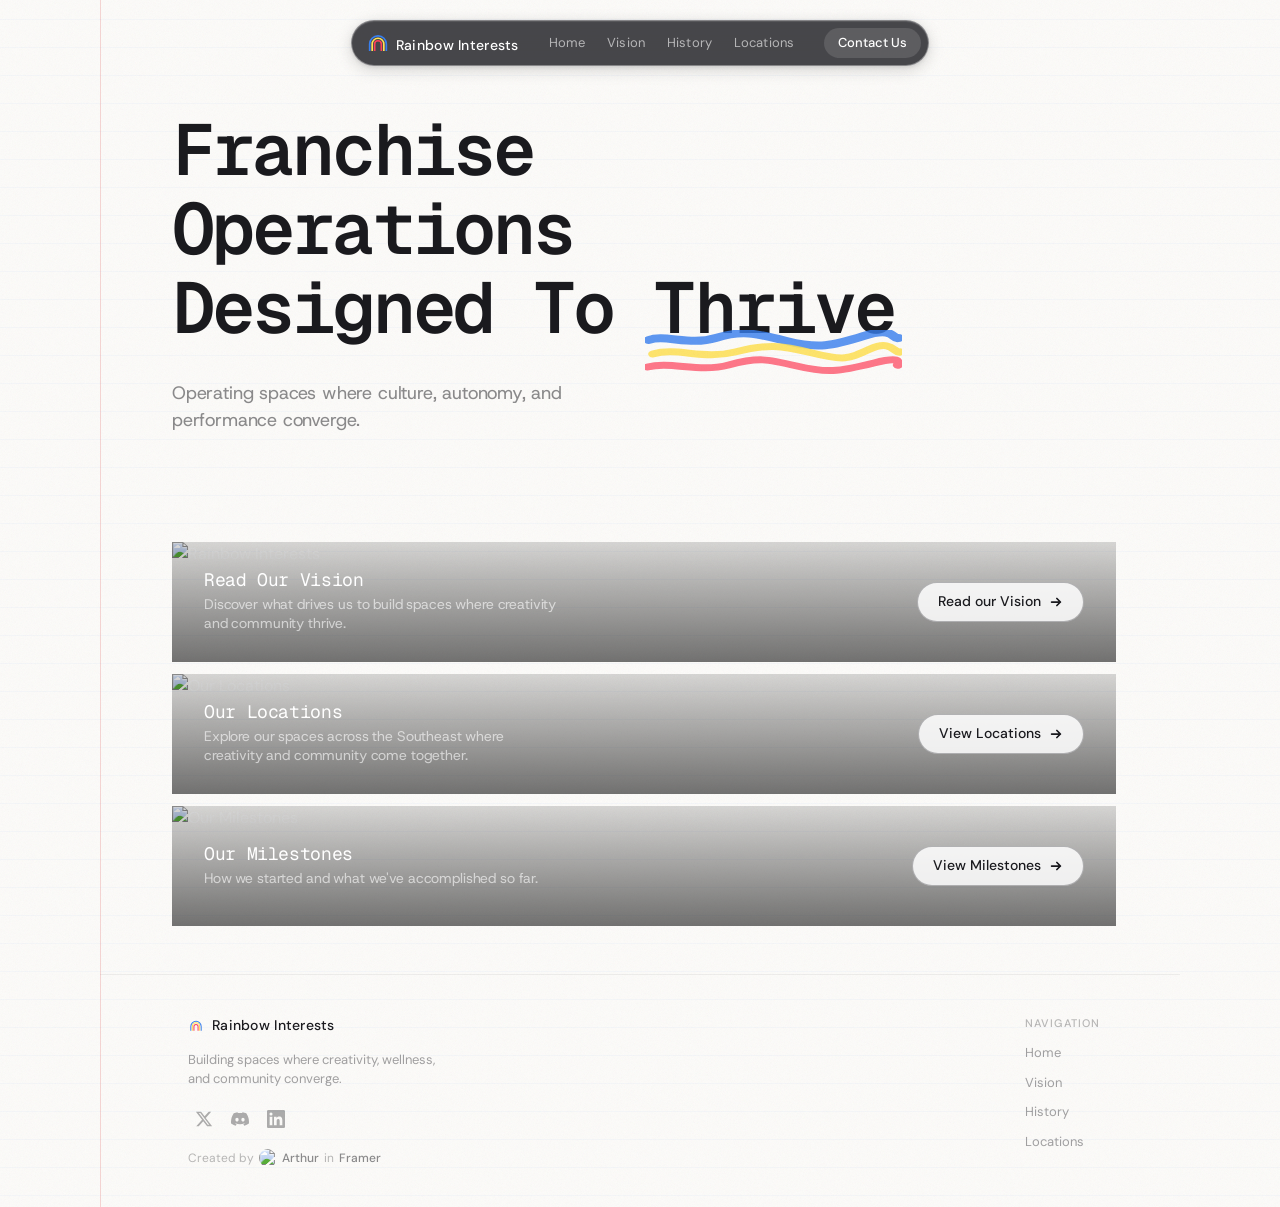
==== index.html @ ab06f8e6 "Scale down Thrive underlines on mobile Co-Authored-By: Claude Opus 4.6 (1M context) <noreply@anthrop" ====
<!DOCTYPE html>
<html lang="en">
<head>
<meta charset="UTF-8">
<meta name="viewport" content="width=device-width, initial-scale=1.0">
<title>Rainbow Interests</title>
<link rel="preconnect" href="https://fonts.googleapis.com">
<link rel="preconnect" href="https://fonts.gstatic.com" crossorigin>
<link href="https://fonts.googleapis.com/css2?family=DM+Sans:wght@400;500&family=Host+Grotesk:wght@400&family=Inter:wght@400;500;600&family=Inter:ital,wght@0,300;0,400;0,500;0,600;1,400&family=Geist+Mono:wght@300;400;500;600&display=swap" rel="stylesheet">
<style>
*, *::before, *::after {
  margin: 0;
  padding: 0;
  box-sizing: border-box;
}

html {
  scroll-behavior: smooth;
}

body {
  font-family: 'DM Sans', sans-serif;
  font-size: 16px;
  font-weight: 400;
  line-height: 1.5;
  color: rgb(26, 26, 30);
  background: rgb(252, 251, 249);
  min-height: 100vh;
  display: flex;
  justify-content: center;
}

a {
  color: inherit;
  text-decoration: none;
}

img {
  max-width: 100%;
  height: auto;
}


/* ─── THE PAPER ─── */
.paper {
  position: relative;
  width: 100%;
  max-width: 100%;
  min-height: 100vh;
  background: rgb(252, 251, 249);
  box-shadow: none;
  overflow-x: clip;
}

/* ─── Paper texture noise ─── */
.paper-texture {
  position: absolute;
  top: 0;
  left: 0;
  width: 100%;
  height: 100%;
  pointer-events: none;
  z-index: 1;
  opacity: 0.7;
  mix-blend-mode: multiply;
  background-image: url("data:image/svg+xml,%3Csvg viewBox='0 0 512 512' xmlns='http://www.w3.org/2000/svg'%3E%3Cfilter id='n'%3E%3CfeTurbulence type='fractalNoise' baseFrequency='0.65' numOctaves='6' stitchTiles='stitch'/%3E%3C/filter%3E%3Crect width='100%25' height='100%25' filter='url(%23n)' opacity='0.08'/%3E%3C/svg%3E");
  background-repeat: repeat;
  background-size: 256px 256px;
}

/* ─── Notebook ruled lines ─── */
.paper {
  background-image: repeating-linear-gradient(
    to bottom,
    transparent,
    transparent 27px,
    rgba(56, 127, 239, 0.035) 27px,
    rgba(56, 127, 239, 0.035) 28px
  );
  background-size: 100% 28px;
  background-position: 0 20px;
}

/* ─── Notebook margin line ─── */
.paper::before {
  content: '';
  position: absolute;
  top: 0;
  left: max(0px, calc(50% - 540px));
  width: 1px;
  height: 100%;
  background: rgba(220, 80, 80, 0.22);
  z-index: 2;
}

/* ─── NAVBAR ─── */
.nav-outer {
  position: sticky;
  top: 0;
  z-index: 1000;
  width: 100%;
  padding: 20px 32px;
  display: flex;
  justify-content: center;
  pointer-events: none;
}

.nav-pill {
  pointer-events: auto;
  display: flex;
  align-items: center;
  gap: 20px;
  width: fit-content;
  background: rgba(26, 26, 30, 0.8);
  backdrop-filter: blur(20px) saturate(1.3);
  -webkit-backdrop-filter: blur(20px) saturate(1.3);
  border-radius: 100px;
  padding: 7px 7px 7px 16px;
  border: 1.5px solid rgba(255, 255, 255, 0.35);
  box-shadow: 0 4px 16px rgba(0, 0, 0, 0.15), 0 1px 4px rgba(0, 0, 0, 0.1), inset 0 1px 1px rgba(255, 255, 255, 0.1);
  transition: all 0.4s cubic-bezier(0.16, 1, 0.3, 1);
}

.nav-pill.scrolled {
  background: rgba(26, 26, 30, 0.92);
  border-color: rgba(255, 255, 255, 0.25);
  box-shadow: 0 8px 32px rgba(0, 0, 0, 0.2), 0 2px 8px rgba(0, 0, 0, 0.12), inset 0 1px 1px rgba(255, 255, 255, 0.1);
}

.nav-logo-group {
  display: flex;
  align-items: baseline;
  gap: 8px;
  flex-shrink: 0;
}

.nav-logo-img {
  width: 20px;
  height: 20px;
  flex-shrink: 0;
  object-fit: contain;
  vertical-align: baseline;
  position: relative;
  top: 3px;
}

.nav-brand {
  font-family: 'DM Sans', sans-serif;
  font-size: 14px;
  font-weight: 500;
  letter-spacing: 0.02em;
  color: white;
  white-space: nowrap;
}

.nav-links {
  display: flex;
  align-items: center;
  gap: 2px;
}

.nav-links a {
  font-family: 'DM Sans', sans-serif;
  font-size: 13px;
  font-weight: 400;
  color: rgba(255, 255, 255, 0.6);
  padding: 5px 10px;
  border-radius: 48px;
  white-space: nowrap;
  transition: color 0.2s ease;
  letter-spacing: 0.01em;
}

.nav-links a:hover {
  color: white;
}

.nav-get-started {
  display: flex;
  align-items: center;
  justify-content: center;
  height: 30px;
  padding: 6px 14px;
  border-radius: 48px;
  background: rgba(255, 255, 255, 0.12);
  border: none;
  font-family: 'DM Sans', sans-serif;
  font-size: 13px;
  font-weight: 500;
  color: white;
  cursor: pointer;
  white-space: nowrap;
  transition: background 0.2s ease;
}

.nav-get-started:hover {
  background: rgba(255, 255, 255, 0.2);
}

/* ─── MOBILE NAV ─── */
.nav-hamburger {
  display: none;
  align-items: center;
  justify-content: center;
  width: 30px;
  height: 30px;
  background: transparent;
  border: none;
  cursor: pointer;
  padding: 0;
  flex-shrink: 0;
}

.nav-hamburger span {
  display: block;
  width: 16px;
  height: 1.5px;
  background: white;
  position: relative;
}

.nav-hamburger span::before,
.nav-hamburger span::after {
  content: '';
  display: block;
  width: 16px;
  height: 1.5px;
  background: white;
  position: absolute;
  left: 0;
}

.nav-hamburger span::before { top: -5px; }
.nav-hamburger span::after { top: 5px; }

.mobile-nav-overlay {
  display: none;
  position: fixed;
  top: 0;
  left: 0;
  width: 100%;
  height: 100%;
  background: rgb(252, 251, 249);
  z-index: 2000;
  flex-direction: column;
  align-items: center;
  justify-content: center;
  gap: 12px;
}

.mobile-nav-overlay.active {
  display: flex;
}

.mobile-nav-overlay a {
  font-family: 'Geist Mono', monospace;
  font-size: 36px;
  font-weight: 400;
  line-height: 1.3em;
  color: rgb(26, 26, 30);
  transition: opacity 0.2s;
}

.mobile-nav-overlay a:hover {
  opacity: 0.5;
}

.mobile-nav-close {
  position: absolute;
  bottom: 48px;
  left: 50%;
  transform: translateX(-50%);
  width: 44px;
  height: 44px;
  border-radius: 50%;
  background: rgb(252, 251, 249);
  border: none;
  cursor: pointer;
  display: flex;
  align-items: center;
  justify-content: center;
}

.mobile-nav-close::before,
.mobile-nav-close::after {
  content: '';
  position: absolute;
  width: 14px;
  height: 1.5px;
  background: white;
}
.mobile-nav-close::before { transform: rotate(45deg); }
.mobile-nav-close::after { transform: rotate(-45deg); }

/* ─── HERO ─── */
/* ─── CENTERED CONTENT WRAPPER ─── */
.content-wrap {
  max-width: 1080px;
  margin: 0 auto;
  padding-left: 72px;
  padding-right: 64px;
}

.hero {
  padding-top: 24px;
  display: flex;
  flex-direction: column;
  gap: 0;
}

.hero h1 {
  font-family: 'Geist Mono', monospace;
  font-size: 72px;
  font-weight: 600;
  line-height: 1.1em;
  letter-spacing: -0.04em;
  color: rgb(26, 26, 30);
  margin-bottom: 32px;
  max-width: 760px;
}

.hero h1 em {
  font-style: normal;
  color: rgb(26, 26, 30);
  position: relative;
  display: inline-block;
  isolation: isolate;
}

.hero h1 em::after {
  content: '';
  position: absolute;
  left: -8px;
  right: -8px;
  bottom: -30px;
  height: 48px;
  z-index: 1;
  background: url("data:image/svg+xml,%3Csvg xmlns='http://www.w3.org/2000/svg' viewBox='0 0 200 48' preserveAspectRatio='none'%3E%3Cpath d='M3 10 C15 4, 35 16, 55 8 S85 3, 110 11 S145 16, 170 6 S192 10, 197 8' fill='none' stroke='%23387FEF' stroke-width='8' stroke-linecap='round' opacity='0.8'/%3E%3Cpath d='M6 24 C25 17, 45 30, 70 22 S105 15, 130 23 S158 29, 175 19 S194 24, 198 22' fill='none' stroke='%23FFE154' stroke-width='7' stroke-linecap='round' opacity='0.85'/%3E%3Cpath d='M2 37 C20 31, 42 43, 65 35 S95 29, 118 36 S150 42, 178 33 S193 37, 197 35' fill='none' stroke='%23FF3F5A' stroke-width='7' stroke-linecap='round' opacity='0.7'/%3E%3C/svg%3E") no-repeat;
  background-size: 100% 100%;
}

.hero p {
  font-family: 'Host Grotesk', sans-serif;
  font-size: 18px;
  font-weight: 400;
  line-height: 1.5em;
  color: rgba(26, 26, 30, 0.5);
  max-width: 480px;
  letter-spacing: -0.01em;
}

/* ─── HERO CARD ─── */
.hero-card {
  position: relative;
  display: block;
  margin: 12px 0 0;
  border-radius: 0;
  overflow: hidden;
  min-height: 120px;
  color: white;
  border: none;
  cursor: pointer;
  text-decoration: none;
  transition: transform 0.4s cubic-bezier(0.16, 1, 0.3, 1), box-shadow 0.4s ease;
}

.hero-card:last-of-type {
  margin-bottom: 48px;
}

.hero-card:hover {
  transform: scale(1.015);
  box-shadow: 0 12px 40px rgba(0,0,0,0.2);
}

.hero-card-bg {
  position: absolute;
  top: 0;
  left: 0;
  width: 100%;
  height: 100%;
  object-fit: cover;
  transition: transform 0.6s cubic-bezier(0.16, 1, 0.3, 1);
}

.hero-card:hover .hero-card-bg {
  transform: scale(1.05);
}

.hero-card-overlay {
  position: absolute;
  top: 0;
  left: 0;
  width: 100%;
  height: 100%;
  background: linear-gradient(to bottom, rgba(0,0,0,0.15) 0%, rgba(0,0,0,0.55) 100%);
  transition: background 0.4s ease;
}

.hero-card:hover .hero-card-overlay {
  background: linear-gradient(to bottom, rgba(0,0,0,0.05) 0%, rgba(0,0,0,0.4) 100%);
}

.hero-card-content {
  position: relative;
  z-index: 2;
  display: flex;
  flex-direction: row;
  align-items: center;
  justify-content: space-between;
  min-height: 120px;
  padding: 24px 32px;
  gap: 24px;
}

.hero-card-text {
  display: flex;
  flex-direction: column;
  gap: 4px;
}

.hero-heading {
  font-family: 'Geist Mono', monospace;
  font-size: 18px;
  font-weight: 400;
  line-height: 1.2em;
  letter-spacing: -0.02em;
  color: white;
}


.hero-heading em {
  font-style: normal;
  color: rgb(56, 127, 239);
}

.hero-subtext {
  font-family: 'Host Grotesk', sans-serif;
  font-size: 14px;
  font-weight: 400;
  line-height: 1.4em;
  color: rgba(255, 255, 255, 0.6);
  max-width: 360px;
  letter-spacing: -0.01em;
}

.hero-btn {
  display: inline-flex;
  align-items: center;
  gap: 8px;
  height: 40px;
  padding: 0 20px;
  background: rgba(255, 255, 255, 0.85);
  border-radius: 100px;
  font-family: 'DM Sans', sans-serif;
  font-size: 14px;
  font-weight: 500;
  color: rgb(26, 26, 30);
  border: 1.5px solid rgba(26, 26, 30, 0.3);
  width: fit-content;
  flex-shrink: 0;
  transition: background 0.2s ease, transform 0.2s ease;
  overflow: hidden;
  position: relative;
  z-index: 3;
}

.hero-btn::after {
  content: '';
  position: absolute;
  top: 0;
  left: -100%;
  width: 60%;
  height: 100%;
  background: linear-gradient(90deg, transparent, rgba(255,255,255,0.6), transparent);
}

.hero-card:hover .hero-btn::after {
  animation: btn-shine 0.6s ease forwards;
}

.hero-btn:hover {
  background: rgba(255, 255, 255, 1);
  transform: scale(1.03);
}

@keyframes btn-shine {
  0% { left: -100%; }
  100% { left: 150%; }
}

.hero-btn svg {
  width: 14px;
  height: 14px;
  fill: none;
  stroke: rgb(26, 26, 30);
  stroke-width: 2;
  stroke-linecap: round;
  stroke-linejoin: round;
}

/* ─── DIVIDER ─── */
.section-divider {
  padding: 48px 0;
}

.section-divider .line {
  width: 100%;
  height: 1px;
  background: rgba(26, 26, 30, 0.06);
}

/* ─── LOCATIONS ─── */
.locations {
  padding-bottom: 64px;
}

.locations h2 {
  font-family: 'Geist Mono', monospace;
  font-size: 40px;
  font-weight: 400;
  line-height: 1.15em;
  letter-spacing: -0.03em;
  margin-bottom: 40px;
}

.locations-grid {
  display: flex;
  flex-wrap: wrap;
  gap: 32px;
}

.location-card {
  flex: 1;
  min-width: 260px;
  display: flex;
  flex-direction: column;
  gap: 16px;
}

.location-card img {
  width: 100%;
  height: 220px;
  object-fit: cover;
  border-radius: 4px;
}

.location-card h3 {
  font-family: 'Geist Mono', monospace;
  font-size: 24px;
  font-weight: 400;
  line-height: 1.2em;
  letter-spacing: -0.02em;
}

.location-list {
  display: flex;
  flex-direction: column;
  gap: 6px;
}

.location-list span {
  font-family: 'Host Grotesk', sans-serif;
  font-size: 16px;
  font-weight: 400;
  line-height: 1.4em;
  color: rgba(26, 26, 30, 0.55);
  letter-spacing: -0.01em;
}

/* ─── FOOTER ─── */
.footer {
  border-top: 1px solid rgba(26, 26, 30, 0.06);
  padding: 40px 80px;
  padding-left: 88px;
  display: flex;
  justify-content: space-between;
  align-items: flex-start;
  gap: 40px;
}

.footer-left {
  max-width: 260px;
  display: flex;
  flex-direction: column;
  gap: 14px;
}

.footer-logo {
  display: flex;
  align-items: center;
  gap: 8px;
}

.footer-logo svg {
  width: 16px;
  height: 11px;
}

.footer-logo span {
  font-family: 'DM Sans', sans-serif;
  font-size: 14px;
  font-weight: 500;
  letter-spacing: 0.02em;
}

.footer-desc {
  font-size: 13px;
  line-height: 1.5em;
  color: rgba(26, 26, 30, 0.4);
}

.footer-socials {
  display: flex;
  gap: 4px;
}

.social-btn {
  display: flex;
  align-items: center;
  justify-content: center;
  width: 32px;
  height: 32px;
  background: transparent;
  border-radius: 4px;
  border: none;
  cursor: pointer;
  padding: 6px;
  transition: background 0.2s ease;
}

.social-btn:hover {
  background: rgba(0, 0, 0, 0.04);
}

.social-btn svg {
  width: 18px;
  height: 18px;
  fill: rgba(26, 26, 30, 0.35);
}

.footer-credit {
  display: flex;
  align-items: center;
  gap: 5px;
  flex-wrap: wrap;
  font-size: 12px;
  color: rgba(26, 26, 30, 0.3);
}

.footer-credit a {
  font-weight: 500;
  color: rgba(26, 26, 30, 0.5);
}

.footer-credit img {
  width: 18px;
  height: 18px;
  border-radius: 50%;
}

.footer-right {
  display: flex;
  flex-direction: column;
  gap: 12px;
}

.footer-right-heading {
  font-size: 11px;
  font-weight: 500;
  letter-spacing: 0.1em;
  text-transform: uppercase;
  color: rgba(26, 26, 30, 0.3);
}

.footer-nav {
  display: flex;
  flex-direction: column;
  gap: 10px;
}

.footer-nav a {
  font-size: 13px;
  color: rgba(26, 26, 30, 0.4);
  transition: color 0.2s ease;
}

.footer-nav a:hover {
  color: rgb(26, 26, 30);
}


/* ─── RESPONSIVE: TABLET ─── */
@media (max-width: 1024px) {
  body {
    padding: 24px;
  }

  .paper {
    border-radius: 4px;
  }

  .content-wrap {
    padding-left: 56px;
    padding-right: 48px;
  }

  .hero {
    padding-top: 60px;
  }

  .hero h1 {
    font-size: 56px;
  }

  .hero-heading {
    font-size: 48px;
  }

  .locations h2 {
    font-size: 40px;
  }

}

/* ─── RESPONSIVE: MOBILE ─── */
@media (max-width: 768px) {
  body {
    padding: 0;
    background: rgb(252, 251, 249);
  }

  .paper {
    max-width: 100%;
    box-shadow: none;
    border-radius: 0;
  }

  .paper::before { left: 12px; }

  .nav-links { display: none; }
  .nav-get-started { display: none; }
  .nav-hamburger { display: flex; }
  .nav-pill { gap: 10px; padding: 7px 10px 7px 14px; }
  .nav-outer { padding: 12px 16px; }

  .content-wrap {
    padding-left: 36px;
    padding-right: 24px;
  }

  .hero {
    padding-top: 48px;
  }

  .hero h1 {
    font-size: 38px;
  }

  .hero h1 em::after {
    left: -4px;
    right: -4px;
    bottom: -16px;
    height: 28px;
  }

  .hero-card {
    min-height: 100px;
    border-radius: 0;
  }

  .hero-card-content {
    min-height: 100px;
    padding: 20px;
    flex-direction: column;
    align-items: flex-start;
  }

  .hero-heading {
    font-size: 32px;
    max-width: 100%;
  }

  .hero-subtext {
    font-size: 16px;
    max-width: 100%;
  }

  .section-divider {
    padding: 32px 0;
  }

  .locations {
    padding-bottom: 40px;
  }

  .locations h2 {
    font-size: 32px;
  }

  .location-card {
    min-width: 100%;
  }

  .location-card h3 {
    font-size: 24px;
  }

  .footer {
    padding: 28px 0;
    flex-direction: column;
    gap: 28px;
  }

  .footer-left, .footer-right {
    max-width: 100%;
  }

}

/* ─── RESPONSIVE: SMALL PHONE ─── */
@media (max-width: 400px) {
  .hero-heading {
    font-size: 32px;
  }

  .locations h2 {
    font-size: 28px;
  }

  .mobile-nav-overlay a {
    font-size: 32px;
  }
}
</style>
</head>
<body>

<div class="paper">
  <div class="paper-texture"></div>

  <!-- ─── NAVBAR ─── -->
  <nav class="nav-outer">
    <div class="nav-pill" id="navPill">
      <div class="nav-logo-group">
        <img src="logo-dark.svg" alt="Rainbow Interests logo" class="nav-logo-img">
        <span class="nav-brand">Rainbow Interests</span>
      </div>
      <div class="nav-links">
        <a href="index.html">Home</a>
        <a href="vision.html">Vision</a>
        <a href="history.html">History</a>
        <a href="locations.html">Locations</a>
      </div>
      <a href="#" class="nav-get-started">Contact Us</a>
      <button class="nav-hamburger" id="hamburgerBtn" aria-label="Open menu">
        <span></span>
      </button>
    </div>
  </nav>

  <!-- ─── MOBILE NAV OVERLAY ─── -->
  <div class="mobile-nav-overlay" id="mobileNav">
    <a href="index.html" onclick="closeMobileNav()">Home</a>
    <a href="vision.html" onclick="closeMobileNav()">Vision</a>
    <a href="history.html" onclick="closeMobileNav()">History</a>
    <a href="locations.html" onclick="closeMobileNav()">Locations</a>
    <button class="mobile-nav-close" id="mobileNavClose" aria-label="Close menu"></button>
  </div>

  <!-- ─── HERO ─── -->
  <section class="hero content-wrap" id="hero">
    <h1>Franchise Operations<br>Designed To <em>Thrive</em></h1>
    <p>Operating spaces where culture, autonomy, and performance converge.</p>
  </section>

  <!-- ─── DIVIDER ─── -->
  <div class="section-divider content-wrap">
    <span class="line"></span>
  </div>

  <div class="content-wrap">
  <!-- ─── VISION CARD ─── -->
  <a href="vision.html" class="hero-card">
    <img
      class="hero-card-bg"
      src="https://framerusercontent.com/images/ZPeWLCAPr9negdElGk5qzVOw7kM.png"
      alt="Rainbow Interests"
      loading="eager"
    >
    <div class="hero-card-overlay"></div>
    <div class="hero-card-content">
      <div class="hero-card-text">
        <h2 class="hero-heading">Read Our Vision</h2>
        <p class="hero-subtext">Discover what drives us to build spaces where creativity and community thrive.</p>
      </div>
      <span class="hero-btn">
        Read our Vision
        <svg viewBox="0 0 16 16"><path d="M3 8h10M9 4l4 4-4 4"/></svg>
      </span>
    </div>
  </a>

  <!-- ─── LOCATIONS CARD ─── -->
  <a href="locations.html" class="hero-card" id="locations">
    <img
      class="hero-card-bg"
      src="https://framerusercontent.com/images/uPhsWU0Pwt2KeFh8Hnx8jhKa7kU.png"
      alt="Our Locations"
      loading="lazy"
    >
    <div class="hero-card-overlay"></div>
    <div class="hero-card-content">
      <div class="hero-card-text">
        <h2 class="hero-heading">Our Locations</h2>
        <p class="hero-subtext">Explore our spaces across the Southeast where creativity and community come together.</p>
      </div>
      <span class="hero-btn">
        View Locations
        <svg viewBox="0 0 16 16"><path d="M3 8h10M9 4l4 4-4 4"/></svg>
      </span>
    </div>
  </a>

  <!-- ─── HISTORY CARD ─── -->
  <a href="history.html" class="hero-card">
    <img
      class="hero-card-bg"
      src="https://framerusercontent.com/images/4qpPu3lyi6XgwQPf7u2fJ8jVqk.png"
      alt="Our Milestones"
      loading="lazy"
    >
    <div class="hero-card-overlay"></div>
    <div class="hero-card-content">
      <div class="hero-card-text">
        <h2 class="hero-heading">Our Milestones</h2>
        <p class="hero-subtext">How we started and what we've accomplished so far.</p>
      </div>
      <span class="hero-btn">
        View Milestones
        <svg viewBox="0 0 16 16"><path d="M3 8h10M9 4l4 4-4 4"/></svg>
      </span>
    </div>
  </a>

  </div>

  <!-- ─── FOOTER ─── -->
  <footer class="footer content-wrap">
    <div class="footer-left">
      <a href="/" class="footer-logo">
        <svg viewBox="-20 -40 240 170" xmlns="http://www.w3.org/2000/svg">
          <path d="M 20 120 L 20 60 A 80 80 0 0 1 180 60 L 180 120" fill="none" stroke="#387FEF" stroke-width="16" stroke-linecap="square"/>
          <path d="M 44 120 L 44 60 A 56 56 0 0 1 156 60 L 156 120" fill="none" stroke="#FFE154" stroke-width="16" stroke-linecap="square"/>
          <path d="M 68 120 L 68 60 A 32 32 0 0 1 132 60 L 132 120" fill="none" stroke="#FF3F5A" stroke-width="16" stroke-linecap="square"/>
        </svg>
        <span>Rainbow Interests</span>
      </a>
      <p class="footer-desc">Building spaces where creativity, wellness, and community converge.</p>
      <div class="footer-socials">
        <a href="#" class="social-btn" aria-label="Twitter">
          <svg viewBox="0 0 24 24"><path d="M18.244 2.25h3.308l-7.227 8.26 8.502 11.24H16.17l-5.214-6.817L4.99 21.75H1.68l7.73-8.835L1.254 2.25H8.08l4.713 6.231zm-1.161 17.52h1.833L7.084 4.126H5.117z"/></svg>
        </a>
        <a href="#" class="social-btn" aria-label="Discord">
          <svg viewBox="0 0 24 24"><path d="M20.317 4.37a19.791 19.791 0 0 0-4.885-1.515.074.074 0 0 0-.079.037c-.21.375-.444.864-.608 1.25a18.27 18.27 0 0 0-5.487 0 12.64 12.64 0 0 0-.617-1.25.077.077 0 0 0-.079-.037A19.736 19.736 0 0 0 3.677 4.37a.07.07 0 0 0-.032.027C.533 9.046-.32 13.58.099 18.057a.082.082 0 0 0 .031.057 19.9 19.9 0 0 0 5.993 3.03.078.078 0 0 0 .084-.028c.462-.63.874-1.295 1.226-1.994a.076.076 0 0 0-.041-.106 13.107 13.107 0 0 1-1.872-.892.077.077 0 0 1-.008-.128 10.2 10.2 0 0 0 .372-.292.074.074 0 0 1 .077-.01c3.928 1.793 8.18 1.793 12.062 0a.074.074 0 0 1 .078.01c.12.098.246.198.373.292a.077.077 0 0 1-.006.127 12.299 12.299 0 0 1-1.873.892.077.077 0 0 0-.041.107c.36.698.772 1.362 1.225 1.993a.076.076 0 0 0 .084.028 19.839 19.839 0 0 0 6.002-3.03.077.077 0 0 0 .032-.054c.5-5.177-.838-9.674-3.549-13.66a.061.061 0 0 0-.031-.03zM8.02 15.33c-1.183 0-2.157-1.085-2.157-2.419 0-1.333.956-2.419 2.157-2.419 1.21 0 2.176 1.095 2.157 2.42 0 1.333-.956 2.418-2.157 2.418zm7.975 0c-1.183 0-2.157-1.085-2.157-2.419 0-1.333.955-2.419 2.157-2.419 1.21 0 2.176 1.095 2.157 2.42 0 1.333-.946 2.418-2.157 2.418z"/></svg>
        </a>
        <a href="#" class="social-btn" aria-label="LinkedIn">
          <svg viewBox="0 0 24 24"><path d="M20.447 20.452h-3.554v-5.569c0-1.328-.027-3.037-1.852-3.037-1.853 0-2.136 1.445-2.136 2.939v5.667H9.351V9h3.414v1.561h.046c.477-.9 1.637-1.85 3.37-1.85 3.601 0 4.267 2.37 4.267 5.455v6.286zM5.337 7.433a2.062 2.062 0 0 1-2.063-2.065 2.064 2.064 0 1 1 2.063 2.065zm1.782 13.019H3.555V9h3.564v11.452zM22.225 0H1.771C.792 0 0 .774 0 1.729v20.542C0 23.227.792 24 1.771 24h20.451C23.2 24 24 23.227 24 22.271V1.729C24 .774 23.2 0 22.222 0h.003z"/></svg>
        </a>
      </div>
      <div class="footer-credit">
        Created by
        <img src="https://framerusercontent.com/images/ONjFjJOjmJKUkxsVtaYneUJVcnM.jpg" alt="Arthur">
        <a href="https://x.com/uxui_arthur">Arthur</a>
        in
        <a href="https://framer.link/arthurdch">Framer</a>
      </div>
    </div>
    <div class="footer-right">
      <span class="footer-right-heading">Navigation</span>
      <nav class="footer-nav">
        <a href="index.html">Home</a>
        <a href="vision.html">Vision</a>
        <a href="history.html">History</a>
        <a href="locations.html">Locations</a>
      </nav>
    </div>
  </footer>

</div>

<script>
const navPill = document.getElementById('navPill');
let ticking = false;

window.addEventListener('scroll', function() {
  if (!ticking) {
    window.requestAnimationFrame(function() {
      navPill.classList.toggle('scrolled', window.scrollY > 50);
      ticking = false;
    });
    ticking = true;
  }
});

const hamburgerBtn = document.getElementById('hamburgerBtn');
const mobileNav = document.getElementById('mobileNav');
const mobileNavClose = document.getElementById('mobileNavClose');

hamburgerBtn?.addEventListener('click', () => mobileNav.classList.add('active'));
mobileNavClose?.addEventListener('click', () => mobileNav.classList.remove('active'));

function closeMobileNav() {
  mobileNav.classList.remove('active');
}
</script>
</body>
</html>
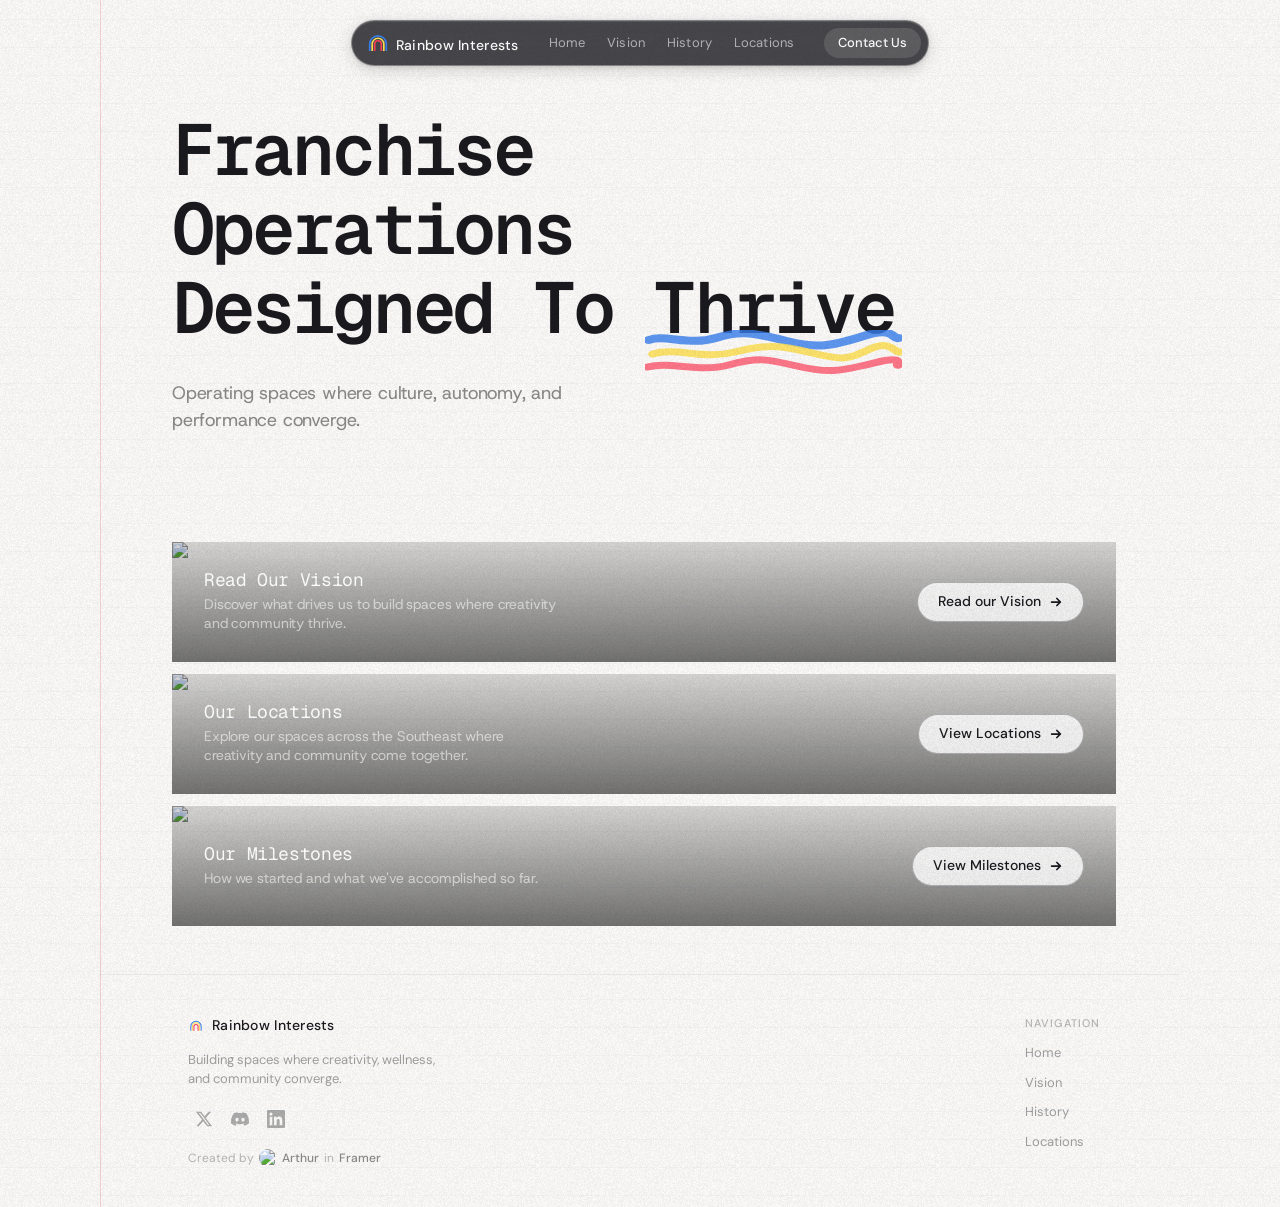
==== commit a3ca8300: "Replace inline SVG noise with grain.png texture image Swapped the data-URI fractalNoise filter for a" ====
--- a/index.html
+++ b/index.html
@@ -60,12 +60,11 @@
   width: 100%;
   height: 100%;
   pointer-events: none;
-  z-index: 1;
-  opacity: 0.7;
+  z-index: 9999;
+  background-image: url('grain.png');
+  background-repeat: repeat;
+  opacity: 0.3;
   mix-blend-mode: multiply;
-  background-image: url("data:image/svg+xml,%3Csvg viewBox='0 0 512 512' xmlns='http://www.w3.org/2000/svg'%3E%3Cfilter id='n'%3E%3CfeTurbulence type='fractalNoise' baseFrequency='0.65' numOctaves='6' stitchTiles='stitch'/%3E%3C/filter%3E%3Crect width='100%25' height='100%25' filter='url(%23n)' opacity='0.08'/%3E%3C/svg%3E");
-  background-repeat: repeat;
-  background-size: 256px 256px;
 }
 
 /* ─── Notebook ruled lines ─── */
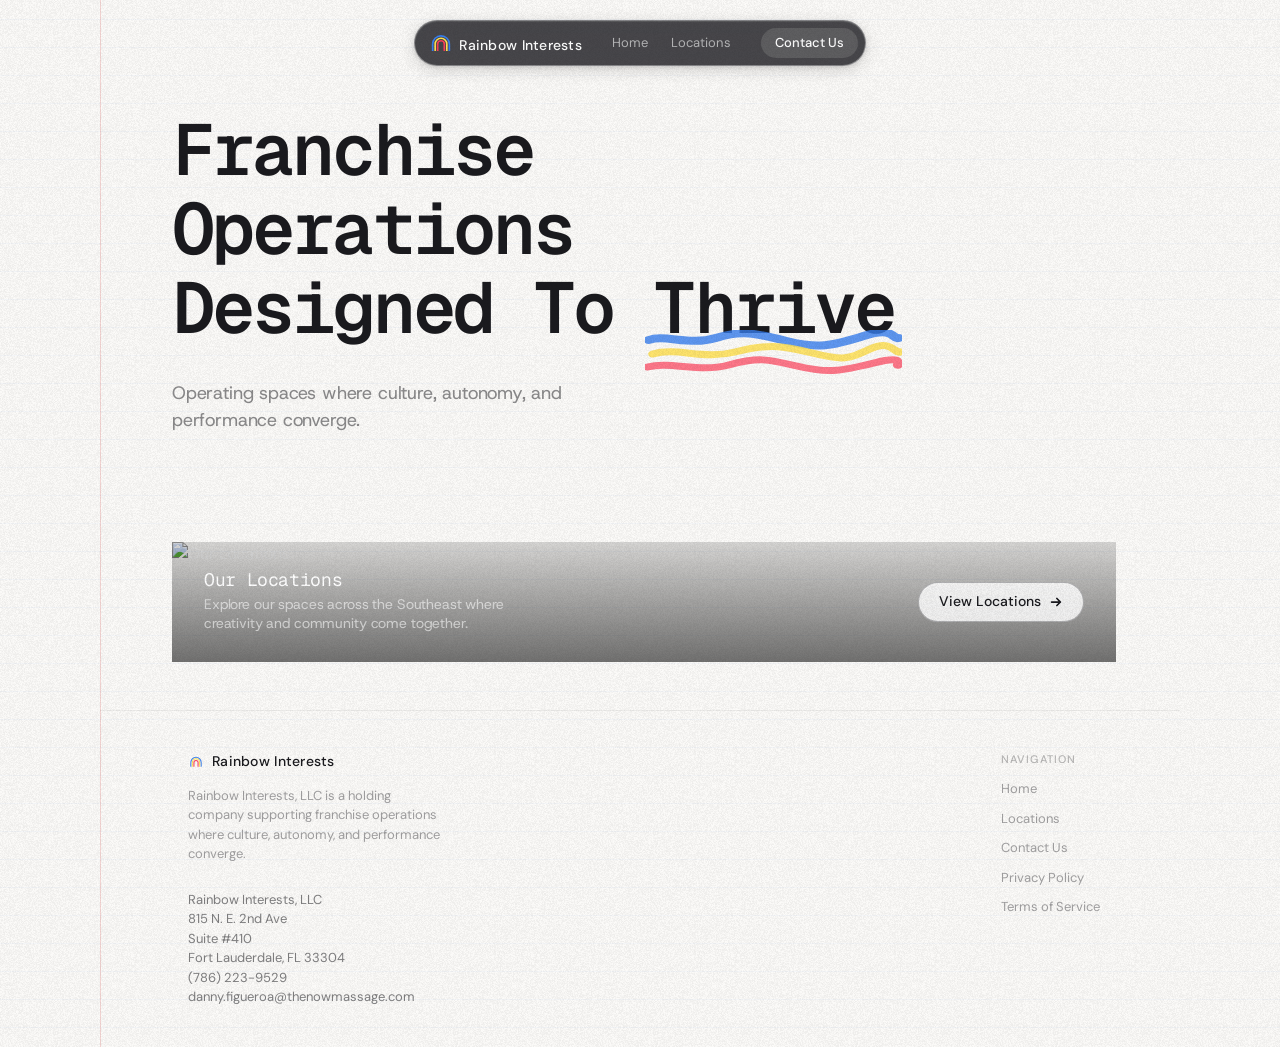
==== commit 1f4c56f3: "Add Quo-ready business website details" ====
--- a/index.html
+++ b/index.html
@@ -609,6 +609,14 @@
   color: rgba(26, 26, 30, 0.4);
 }
 
+.footer-address {
+  margin-top: 12px;
+  color: rgba(26, 26, 30, 0.55);
+  font-size: 13px;
+  font-style: normal;
+  line-height: 1.5em;
+}
+
 .footer-socials {
   display: flex;
   gap: 4px;
@@ -847,11 +855,9 @@
       </div>
       <div class="nav-links">
         <a href="index.html">Home</a>
-        <a href="vision.html">Vision</a>
-        <a href="history.html">History</a>
         <a href="locations.html">Locations</a>
       </div>
-      <a href="#" class="nav-get-started">Contact Us</a>
+      <a href="contact.html" class="nav-get-started">Contact Us</a>
       <button class="nav-hamburger" id="hamburgerBtn" aria-label="Open menu">
         <span></span>
       </button>
@@ -861,9 +867,8 @@
   <!-- ─── MOBILE NAV OVERLAY ─── -->
   <div class="mobile-nav-overlay" id="mobileNav">
     <a href="index.html" onclick="closeMobileNav()">Home</a>
-    <a href="vision.html" onclick="closeMobileNav()">Vision</a>
-    <a href="history.html" onclick="closeMobileNav()">History</a>
     <a href="locations.html" onclick="closeMobileNav()">Locations</a>
+    <a href="contact.html" onclick="closeMobileNav()">Contact Us</a>
     <button class="mobile-nav-close" id="mobileNavClose" aria-label="Close menu"></button>
   </div>
 
@@ -879,27 +884,6 @@
   </div>
 
   <div class="content-wrap">
-  <!-- ─── VISION CARD ─── -->
-  <a href="vision.html" class="hero-card">
-    <img
-      class="hero-card-bg"
-      src="https://framerusercontent.com/images/ZPeWLCAPr9negdElGk5qzVOw7kM.png"
-      alt="Rainbow Interests"
-      loading="eager"
-    >
-    <div class="hero-card-overlay"></div>
-    <div class="hero-card-content">
-      <div class="hero-card-text">
-        <h2 class="hero-heading">Read Our Vision</h2>
-        <p class="hero-subtext">Discover what drives us to build spaces where creativity and community thrive.</p>
-      </div>
-      <span class="hero-btn">
-        Read our Vision
-        <svg viewBox="0 0 16 16"><path d="M3 8h10M9 4l4 4-4 4"/></svg>
-      </span>
-    </div>
-  </a>
-
   <!-- ─── LOCATIONS CARD ─── -->
   <a href="locations.html" class="hero-card" id="locations">
     <img
@@ -921,27 +905,6 @@
     </div>
   </a>
 
-  <!-- ─── HISTORY CARD ─── -->
-  <a href="history.html" class="hero-card">
-    <img
-      class="hero-card-bg"
-      src="https://framerusercontent.com/images/4qpPu3lyi6XgwQPf7u2fJ8jVqk.png"
-      alt="Our Milestones"
-      loading="lazy"
-    >
-    <div class="hero-card-overlay"></div>
-    <div class="hero-card-content">
-      <div class="hero-card-text">
-        <h2 class="hero-heading">Our Milestones</h2>
-        <p class="hero-subtext">How we started and what we've accomplished so far.</p>
-      </div>
-      <span class="hero-btn">
-        View Milestones
-        <svg viewBox="0 0 16 16"><path d="M3 8h10M9 4l4 4-4 4"/></svg>
-      </span>
-    </div>
-  </a>
-
   </div>
 
   <!-- ─── FOOTER ─── -->
@@ -955,33 +918,17 @@
         </svg>
         <span>Rainbow Interests</span>
       </a>
-      <p class="footer-desc">Building spaces where creativity, wellness, and community converge.</p>
-      <div class="footer-socials">
-        <a href="#" class="social-btn" aria-label="Twitter">
-          <svg viewBox="0 0 24 24"><path d="M18.244 2.25h3.308l-7.227 8.26 8.502 11.24H16.17l-5.214-6.817L4.99 21.75H1.68l7.73-8.835L1.254 2.25H8.08l4.713 6.231zm-1.161 17.52h1.833L7.084 4.126H5.117z"/></svg>
-        </a>
-        <a href="#" class="social-btn" aria-label="Discord">
-          <svg viewBox="0 0 24 24"><path d="M20.317 4.37a19.791 19.791 0 0 0-4.885-1.515.074.074 0 0 0-.079.037c-.21.375-.444.864-.608 1.25a18.27 18.27 0 0 0-5.487 0 12.64 12.64 0 0 0-.617-1.25.077.077 0 0 0-.079-.037A19.736 19.736 0 0 0 3.677 4.37a.07.07 0 0 0-.032.027C.533 9.046-.32 13.58.099 18.057a.082.082 0 0 0 .031.057 19.9 19.9 0 0 0 5.993 3.03.078.078 0 0 0 .084-.028c.462-.63.874-1.295 1.226-1.994a.076.076 0 0 0-.041-.106 13.107 13.107 0 0 1-1.872-.892.077.077 0 0 1-.008-.128 10.2 10.2 0 0 0 .372-.292.074.074 0 0 1 .077-.01c3.928 1.793 8.18 1.793 12.062 0a.074.074 0 0 1 .078.01c.12.098.246.198.373.292a.077.077 0 0 1-.006.127 12.299 12.299 0 0 1-1.873.892.077.077 0 0 0-.041.107c.36.698.772 1.362 1.225 1.993a.076.076 0 0 0 .084.028 19.839 19.839 0 0 0 6.002-3.03.077.077 0 0 0 .032-.054c.5-5.177-.838-9.674-3.549-13.66a.061.061 0 0 0-.031-.03zM8.02 15.33c-1.183 0-2.157-1.085-2.157-2.419 0-1.333.956-2.419 2.157-2.419 1.21 0 2.176 1.095 2.157 2.42 0 1.333-.956 2.418-2.157 2.418zm7.975 0c-1.183 0-2.157-1.085-2.157-2.419 0-1.333.955-2.419 2.157-2.419 1.21 0 2.176 1.095 2.157 2.42 0 1.333-.946 2.418-2.157 2.418z"/></svg>
-        </a>
-        <a href="#" class="social-btn" aria-label="LinkedIn">
-          <svg viewBox="0 0 24 24"><path d="M20.447 20.452h-3.554v-5.569c0-1.328-.027-3.037-1.852-3.037-1.853 0-2.136 1.445-2.136 2.939v5.667H9.351V9h3.414v1.561h.046c.477-.9 1.637-1.85 3.37-1.85 3.601 0 4.267 2.37 4.267 5.455v6.286zM5.337 7.433a2.062 2.062 0 0 1-2.063-2.065 2.064 2.064 0 1 1 2.063 2.065zm1.782 13.019H3.555V9h3.564v11.452zM22.225 0H1.771C.792 0 0 .774 0 1.729v20.542C0 23.227.792 24 1.771 24h20.451C23.2 24 24 23.227 24 22.271V1.729C24 .774 23.2 0 22.222 0h.003z"/></svg>
-        </a>
-      </div>
-      <div class="footer-credit">
-        Created by
-        <img src="https://framerusercontent.com/images/ONjFjJOjmJKUkxsVtaYneUJVcnM.jpg" alt="Arthur">
-        <a href="https://x.com/uxui_arthur">Arthur</a>
-        in
-        <a href="https://framer.link/arthurdch">Framer</a>
-      </div>
+      <p class="footer-desc">Rainbow Interests, LLC is a holding company supporting franchise operations where culture, autonomy, and performance converge.</p>
+      <address class="footer-address">Rainbow Interests, LLC<br>815 N. E. 2nd Ave<br>Suite #410<br>Fort Lauderdale, FL 33304<br><a href="tel:+17862239529">(786) 223-9529</a><br><a href="mailto:danny.figueroa@thenowmassage.com">danny.figueroa@thenowmassage.com</a></address>
     </div>
     <div class="footer-right">
       <span class="footer-right-heading">Navigation</span>
       <nav class="footer-nav">
         <a href="index.html">Home</a>
-        <a href="vision.html">Vision</a>
-        <a href="history.html">History</a>
         <a href="locations.html">Locations</a>
+        <a href="contact.html">Contact Us</a>
+        <a href="privacy.html">Privacy Policy</a>
+        <a href="terms.html">Terms of Service</a>
       </nav>
     </div>
   </footer>
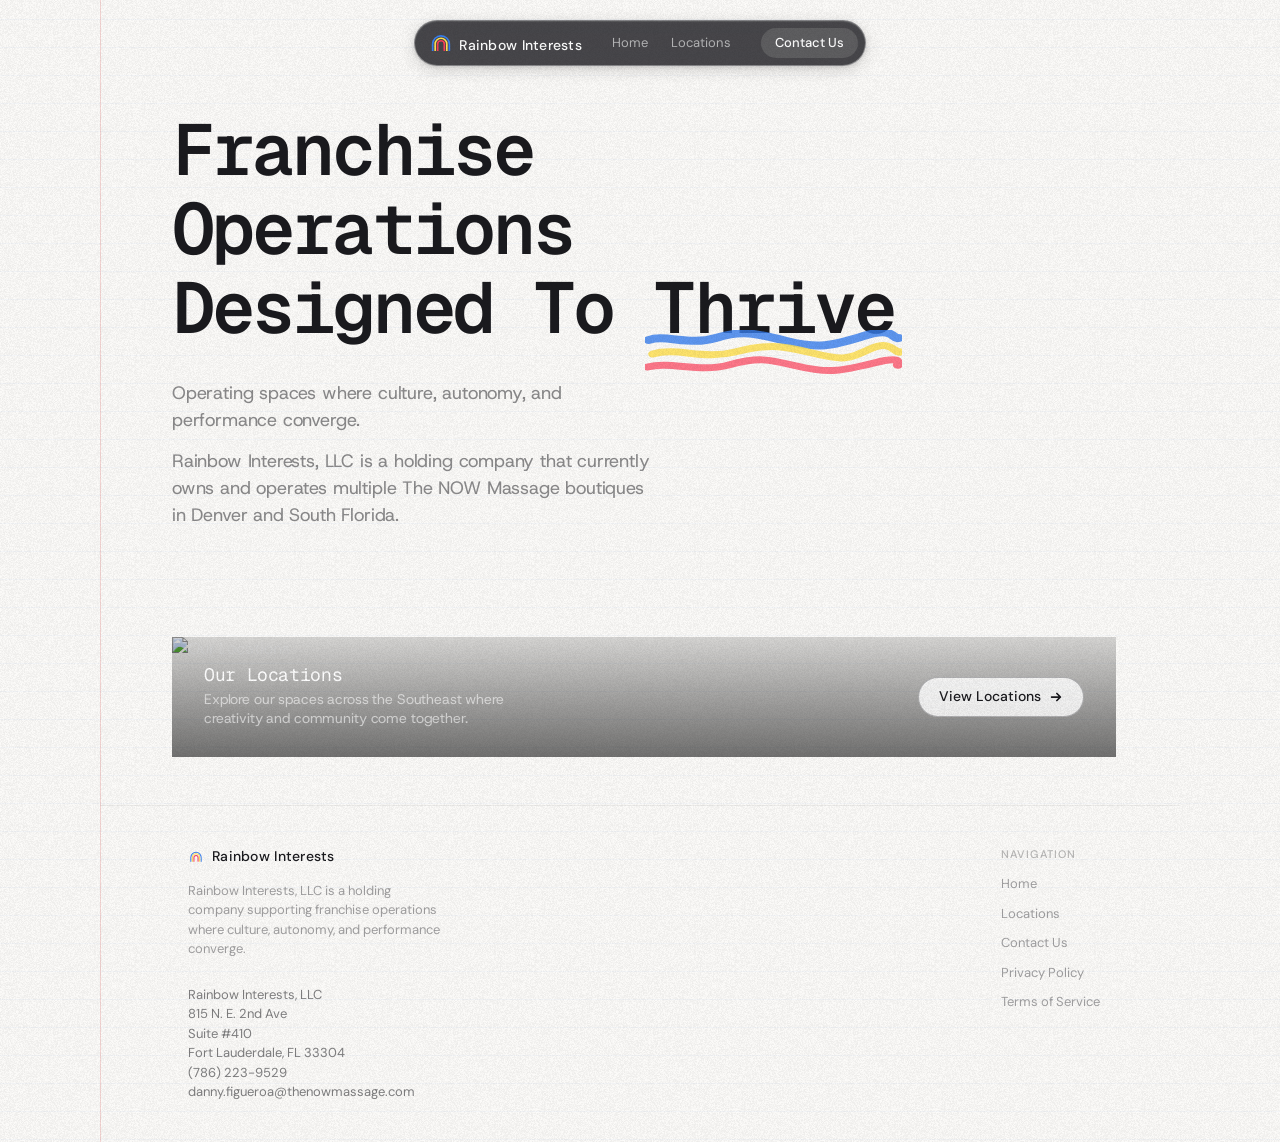
==== commit bb27bafc: "Clarify business operations and navigation" ====
--- a/index.html
+++ b/index.html
@@ -346,6 +346,10 @@
   color: rgba(26, 26, 30, 0.5);
   max-width: 480px;
   letter-spacing: -0.01em;
+}
+
+.hero .hero-business-description {
+  margin-top: 14px;
 }
 
 /* ─── HERO CARD ─── */
@@ -876,6 +880,7 @@
   <section class="hero content-wrap" id="hero">
     <h1>Franchise Operations<br>Designed To <em>Thrive</em></h1>
     <p>Operating spaces where culture, autonomy, and performance converge.</p>
+    <p class="hero-business-description">Rainbow Interests, LLC is a holding company that currently owns and operates multiple The NOW Massage boutiques in Denver and South Florida.</p>
   </section>
 
   <!-- ─── DIVIDER ─── -->
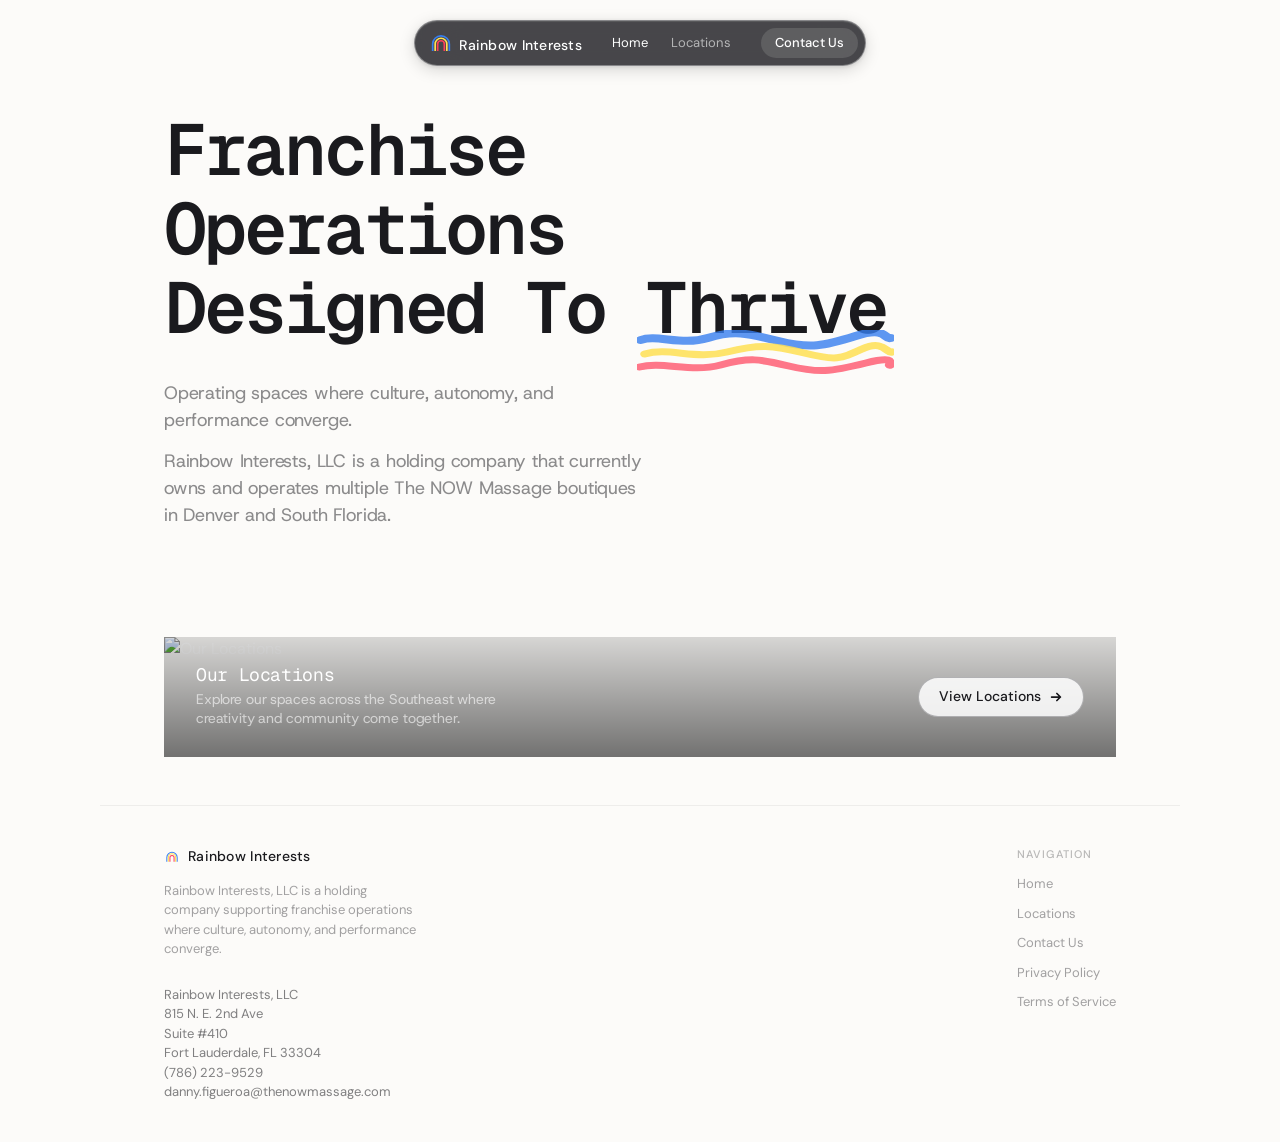
==== commit ffbd811f: "Remove paper effect and align page layouts to the home grid Share one cream background and content w" ====
--- a/index.html
+++ b/index.html
@@ -7,299 +7,9 @@
 <link rel="preconnect" href="https://fonts.googleapis.com">
 <link rel="preconnect" href="https://fonts.gstatic.com" crossorigin>
 <link href="https://fonts.googleapis.com/css2?family=DM+Sans:wght@400;500&family=Host+Grotesk:wght@400&family=Inter:wght@400;500;600&family=Inter:ital,wght@0,300;0,400;0,500;0,600;1,400&family=Geist+Mono:wght@300;400;500;600&display=swap" rel="stylesheet">
+<link rel="stylesheet" href="site.css">
 <style>
-*, *::before, *::after {
-  margin: 0;
-  padding: 0;
-  box-sizing: border-box;
-}
-
-html {
-  scroll-behavior: smooth;
-}
-
-body {
-  font-family: 'DM Sans', sans-serif;
-  font-size: 16px;
-  font-weight: 400;
-  line-height: 1.5;
-  color: rgb(26, 26, 30);
-  background: rgb(252, 251, 249);
-  min-height: 100vh;
-  display: flex;
-  justify-content: center;
-}
-
-a {
-  color: inherit;
-  text-decoration: none;
-}
-
-img {
-  max-width: 100%;
-  height: auto;
-}
-
-
-/* ─── THE PAPER ─── */
-.paper {
-  position: relative;
-  width: 100%;
-  max-width: 100%;
-  min-height: 100vh;
-  background: rgb(252, 251, 249);
-  box-shadow: none;
-  overflow-x: clip;
-}
-
-/* ─── Paper texture noise ─── */
-.paper-texture {
-  position: absolute;
-  top: 0;
-  left: 0;
-  width: 100%;
-  height: 100%;
-  pointer-events: none;
-  z-index: 9999;
-  background-image: url('grain.png');
-  background-repeat: repeat;
-  opacity: 0.3;
-  mix-blend-mode: multiply;
-}
-
-/* ─── Notebook ruled lines ─── */
-.paper {
-  background-image: repeating-linear-gradient(
-    to bottom,
-    transparent,
-    transparent 27px,
-    rgba(56, 127, 239, 0.035) 27px,
-    rgba(56, 127, 239, 0.035) 28px
-  );
-  background-size: 100% 28px;
-  background-position: 0 20px;
-}
-
-/* ─── Notebook margin line ─── */
-.paper::before {
-  content: '';
-  position: absolute;
-  top: 0;
-  left: max(0px, calc(50% - 540px));
-  width: 1px;
-  height: 100%;
-  background: rgba(220, 80, 80, 0.22);
-  z-index: 2;
-}
-
-/* ─── NAVBAR ─── */
-.nav-outer {
-  position: sticky;
-  top: 0;
-  z-index: 1000;
-  width: 100%;
-  padding: 20px 32px;
-  display: flex;
-  justify-content: center;
-  pointer-events: none;
-}
-
-.nav-pill {
-  pointer-events: auto;
-  display: flex;
-  align-items: center;
-  gap: 20px;
-  width: fit-content;
-  background: rgba(26, 26, 30, 0.8);
-  backdrop-filter: blur(20px) saturate(1.3);
-  -webkit-backdrop-filter: blur(20px) saturate(1.3);
-  border-radius: 100px;
-  padding: 7px 7px 7px 16px;
-  border: 1.5px solid rgba(255, 255, 255, 0.35);
-  box-shadow: 0 4px 16px rgba(0, 0, 0, 0.15), 0 1px 4px rgba(0, 0, 0, 0.1), inset 0 1px 1px rgba(255, 255, 255, 0.1);
-  transition: all 0.4s cubic-bezier(0.16, 1, 0.3, 1);
-}
-
-.nav-pill.scrolled {
-  background: rgba(26, 26, 30, 0.92);
-  border-color: rgba(255, 255, 255, 0.25);
-  box-shadow: 0 8px 32px rgba(0, 0, 0, 0.2), 0 2px 8px rgba(0, 0, 0, 0.12), inset 0 1px 1px rgba(255, 255, 255, 0.1);
-}
-
-.nav-logo-group {
-  display: flex;
-  align-items: baseline;
-  gap: 8px;
-  flex-shrink: 0;
-}
-
-.nav-logo-img {
-  width: 20px;
-  height: 20px;
-  flex-shrink: 0;
-  object-fit: contain;
-  vertical-align: baseline;
-  position: relative;
-  top: 3px;
-}
-
-.nav-brand {
-  font-family: 'DM Sans', sans-serif;
-  font-size: 14px;
-  font-weight: 500;
-  letter-spacing: 0.02em;
-  color: white;
-  white-space: nowrap;
-}
-
-.nav-links {
-  display: flex;
-  align-items: center;
-  gap: 2px;
-}
-
-.nav-links a {
-  font-family: 'DM Sans', sans-serif;
-  font-size: 13px;
-  font-weight: 400;
-  color: rgba(255, 255, 255, 0.6);
-  padding: 5px 10px;
-  border-radius: 48px;
-  white-space: nowrap;
-  transition: color 0.2s ease;
-  letter-spacing: 0.01em;
-}
-
-.nav-links a:hover {
-  color: white;
-}
-
-.nav-get-started {
-  display: flex;
-  align-items: center;
-  justify-content: center;
-  height: 30px;
-  padding: 6px 14px;
-  border-radius: 48px;
-  background: rgba(255, 255, 255, 0.12);
-  border: none;
-  font-family: 'DM Sans', sans-serif;
-  font-size: 13px;
-  font-weight: 500;
-  color: white;
-  cursor: pointer;
-  white-space: nowrap;
-  transition: background 0.2s ease;
-}
-
-.nav-get-started:hover {
-  background: rgba(255, 255, 255, 0.2);
-}
-
-/* ─── MOBILE NAV ─── */
-.nav-hamburger {
-  display: none;
-  align-items: center;
-  justify-content: center;
-  width: 30px;
-  height: 30px;
-  background: transparent;
-  border: none;
-  cursor: pointer;
-  padding: 0;
-  flex-shrink: 0;
-}
-
-.nav-hamburger span {
-  display: block;
-  width: 16px;
-  height: 1.5px;
-  background: white;
-  position: relative;
-}
-
-.nav-hamburger span::before,
-.nav-hamburger span::after {
-  content: '';
-  display: block;
-  width: 16px;
-  height: 1.5px;
-  background: white;
-  position: absolute;
-  left: 0;
-}
-
-.nav-hamburger span::before { top: -5px; }
-.nav-hamburger span::after { top: 5px; }
-
-.mobile-nav-overlay {
-  display: none;
-  position: fixed;
-  top: 0;
-  left: 0;
-  width: 100%;
-  height: 100%;
-  background: rgb(252, 251, 249);
-  z-index: 2000;
-  flex-direction: column;
-  align-items: center;
-  justify-content: center;
-  gap: 12px;
-}
-
-.mobile-nav-overlay.active {
-  display: flex;
-}
-
-.mobile-nav-overlay a {
-  font-family: 'Geist Mono', monospace;
-  font-size: 36px;
-  font-weight: 400;
-  line-height: 1.3em;
-  color: rgb(26, 26, 30);
-  transition: opacity 0.2s;
-}
-
-.mobile-nav-overlay a:hover {
-  opacity: 0.5;
-}
-
-.mobile-nav-close {
-  position: absolute;
-  bottom: 48px;
-  left: 50%;
-  transform: translateX(-50%);
-  width: 44px;
-  height: 44px;
-  border-radius: 50%;
-  background: rgb(252, 251, 249);
-  border: none;
-  cursor: pointer;
-  display: flex;
-  align-items: center;
-  justify-content: center;
-}
-
-.mobile-nav-close::before,
-.mobile-nav-close::after {
-  content: '';
-  position: absolute;
-  width: 14px;
-  height: 1.5px;
-  background: white;
-}
-.mobile-nav-close::before { transform: rotate(45deg); }
-.mobile-nav-close::after { transform: rotate(-45deg); }
-
 /* ─── HERO ─── */
-/* ─── CENTERED CONTENT WRAPPER ─── */
-.content-wrap {
-  max-width: 1080px;
-  margin: 0 auto;
-  padding-left: 72px;
-  padding-right: 64px;
-}
-
 .hero {
   padding-top: 24px;
   display: flex;
@@ -430,7 +140,6 @@
   letter-spacing: -0.02em;
   color: white;
 }
-
 
 .hero-heading em {
   font-style: normal;
@@ -513,255 +222,19 @@
   background: rgba(26, 26, 30, 0.06);
 }
 
-/* ─── LOCATIONS ─── */
-.locations {
-  padding-bottom: 64px;
-}
-
-.locations h2 {
-  font-family: 'Geist Mono', monospace;
-  font-size: 40px;
-  font-weight: 400;
-  line-height: 1.15em;
-  letter-spacing: -0.03em;
-  margin-bottom: 40px;
-}
-
-.locations-grid {
-  display: flex;
-  flex-wrap: wrap;
-  gap: 32px;
-}
-
-.location-card {
-  flex: 1;
-  min-width: 260px;
-  display: flex;
-  flex-direction: column;
-  gap: 16px;
-}
-
-.location-card img {
-  width: 100%;
-  height: 220px;
-  object-fit: cover;
-  border-radius: 4px;
-}
-
-.location-card h3 {
-  font-family: 'Geist Mono', monospace;
-  font-size: 24px;
-  font-weight: 400;
-  line-height: 1.2em;
-  letter-spacing: -0.02em;
-}
-
-.location-list {
-  display: flex;
-  flex-direction: column;
-  gap: 6px;
-}
-
-.location-list span {
-  font-family: 'Host Grotesk', sans-serif;
-  font-size: 16px;
-  font-weight: 400;
-  line-height: 1.4em;
-  color: rgba(26, 26, 30, 0.55);
-  letter-spacing: -0.01em;
-}
-
-/* ─── FOOTER ─── */
-.footer {
-  border-top: 1px solid rgba(26, 26, 30, 0.06);
-  padding: 40px 80px;
-  padding-left: 88px;
-  display: flex;
-  justify-content: space-between;
-  align-items: flex-start;
-  gap: 40px;
-}
-
-.footer-left {
-  max-width: 260px;
-  display: flex;
-  flex-direction: column;
-  gap: 14px;
-}
-
-.footer-logo {
-  display: flex;
-  align-items: center;
-  gap: 8px;
-}
-
-.footer-logo svg {
-  width: 16px;
-  height: 11px;
-}
-
-.footer-logo span {
-  font-family: 'DM Sans', sans-serif;
-  font-size: 14px;
-  font-weight: 500;
-  letter-spacing: 0.02em;
-}
-
-.footer-desc {
-  font-size: 13px;
-  line-height: 1.5em;
-  color: rgba(26, 26, 30, 0.4);
-}
-
-.footer-address {
-  margin-top: 12px;
-  color: rgba(26, 26, 30, 0.55);
-  font-size: 13px;
-  font-style: normal;
-  line-height: 1.5em;
-}
-
-.footer-socials {
-  display: flex;
-  gap: 4px;
-}
-
-.social-btn {
-  display: flex;
-  align-items: center;
-  justify-content: center;
-  width: 32px;
-  height: 32px;
-  background: transparent;
-  border-radius: 4px;
-  border: none;
-  cursor: pointer;
-  padding: 6px;
-  transition: background 0.2s ease;
-}
-
-.social-btn:hover {
-  background: rgba(0, 0, 0, 0.04);
-}
-
-.social-btn svg {
-  width: 18px;
-  height: 18px;
-  fill: rgba(26, 26, 30, 0.35);
-}
-
-.footer-credit {
-  display: flex;
-  align-items: center;
-  gap: 5px;
-  flex-wrap: wrap;
-  font-size: 12px;
-  color: rgba(26, 26, 30, 0.3);
-}
-
-.footer-credit a {
-  font-weight: 500;
-  color: rgba(26, 26, 30, 0.5);
-}
-
-.footer-credit img {
-  width: 18px;
-  height: 18px;
-  border-radius: 50%;
-}
-
-.footer-right {
-  display: flex;
-  flex-direction: column;
-  gap: 12px;
-}
-
-.footer-right-heading {
-  font-size: 11px;
-  font-weight: 500;
-  letter-spacing: 0.1em;
-  text-transform: uppercase;
-  color: rgba(26, 26, 30, 0.3);
-}
-
-.footer-nav {
-  display: flex;
-  flex-direction: column;
-  gap: 10px;
-}
-
-.footer-nav a {
-  font-size: 13px;
-  color: rgba(26, 26, 30, 0.4);
-  transition: color 0.2s ease;
-}
-
-.footer-nav a:hover {
-  color: rgb(26, 26, 30);
-}
-
-
-/* ─── RESPONSIVE: TABLET ─── */
 @media (max-width: 1024px) {
-  body {
-    padding: 24px;
-  }
-
-  .paper {
-    border-radius: 4px;
-  }
-
-  .content-wrap {
-    padding-left: 56px;
-    padding-right: 48px;
-  }
-
   .hero {
-    padding-top: 60px;
+    padding-top: 16px;
   }
 
   .hero h1 {
     font-size: 56px;
   }
-
-  .hero-heading {
-    font-size: 48px;
-  }
-
-  .locations h2 {
-    font-size: 40px;
-  }
-
-}
-
-/* ─── RESPONSIVE: MOBILE ─── */
+}
+
 @media (max-width: 768px) {
-  body {
-    padding: 0;
-    background: rgb(252, 251, 249);
-  }
-
-  .paper {
-    max-width: 100%;
-    box-shadow: none;
-    border-radius: 0;
-  }
-
-  .paper::before { left: 12px; }
-
-  .nav-links { display: none; }
-  .nav-get-started { display: none; }
-  .nav-hamburger { display: flex; }
-  .nav-pill { gap: 10px; padding: 7px 10px 7px 14px; }
-  .nav-outer { padding: 12px 16px; }
-
-  .content-wrap {
-    padding-left: 36px;
-    padding-right: 24px;
-  }
-
   .hero {
-    padding-top: 48px;
+    padding-top: 16px;
   }
 
   .hero h1 {
@@ -777,7 +250,6 @@
 
   .hero-card {
     min-height: 100px;
-    border-radius: 0;
   }
 
   .hero-card-content {
@@ -788,77 +260,32 @@
   }
 
   .hero-heading {
-    font-size: 32px;
+    font-size: 18px;
     max-width: 100%;
   }
 
   .hero-subtext {
-    font-size: 16px;
+    font-size: 14px;
     max-width: 100%;
   }
 
   .section-divider {
     padding: 32px 0;
-  }
-
-  .locations {
-    padding-bottom: 40px;
-  }
-
-  .locations h2 {
-    font-size: 32px;
-  }
-
-  .location-card {
-    min-width: 100%;
-  }
-
-  .location-card h3 {
-    font-size: 24px;
-  }
-
-  .footer {
-    padding: 28px 0;
-    flex-direction: column;
-    gap: 28px;
-  }
-
-  .footer-left, .footer-right {
-    max-width: 100%;
-  }
-
-}
-
-/* ─── RESPONSIVE: SMALL PHONE ─── */
-@media (max-width: 400px) {
-  .hero-heading {
-    font-size: 32px;
-  }
-
-  .locations h2 {
-    font-size: 28px;
-  }
-
-  .mobile-nav-overlay a {
-    font-size: 32px;
   }
 }
 </style>
 </head>
 <body>
 
-<div class="paper">
-  <div class="paper-texture"></div>
-
-  <!-- ─── NAVBAR ─── -->
+<div class="page">
   <nav class="nav-outer">
     <div class="nav-pill" id="navPill">
-      <div class="nav-logo-group">
+      <a href="index.html" class="nav-logo-group">
         <img src="logo-dark.svg" alt="Rainbow Interests logo" class="nav-logo-img">
         <span class="nav-brand">Rainbow Interests</span>
-      </div>
+      </a>
       <div class="nav-links">
-        <a href="index.html">Home</a>
+        <a href="index.html" aria-current="page">Home</a>
         <a href="locations.html">Locations</a>
       </div>
       <a href="contact.html" class="nav-get-started">Contact Us</a>
@@ -868,7 +295,6 @@
     </div>
   </nav>
 
-  <!-- ─── MOBILE NAV OVERLAY ─── -->
   <div class="mobile-nav-overlay" id="mobileNav">
     <a href="index.html" onclick="closeMobileNav()">Home</a>
     <a href="locations.html" onclick="closeMobileNav()">Locations</a>
@@ -876,46 +302,41 @@
     <button class="mobile-nav-close" id="mobileNavClose" aria-label="Close menu"></button>
   </div>
 
-  <!-- ─── HERO ─── -->
   <section class="hero content-wrap" id="hero">
     <h1>Franchise Operations<br>Designed To <em>Thrive</em></h1>
     <p>Operating spaces where culture, autonomy, and performance converge.</p>
     <p class="hero-business-description">Rainbow Interests, LLC is a holding company that currently owns and operates multiple The NOW Massage boutiques in Denver and South Florida.</p>
   </section>
 
-  <!-- ─── DIVIDER ─── -->
   <div class="section-divider content-wrap">
     <span class="line"></span>
   </div>
 
   <div class="content-wrap">
-  <!-- ─── LOCATIONS CARD ─── -->
-  <a href="locations.html" class="hero-card" id="locations">
-    <img
-      class="hero-card-bg"
-      src="https://framerusercontent.com/images/uPhsWU0Pwt2KeFh8Hnx8jhKa7kU.png"
-      alt="Our Locations"
-      loading="lazy"
-    >
-    <div class="hero-card-overlay"></div>
-    <div class="hero-card-content">
-      <div class="hero-card-text">
-        <h2 class="hero-heading">Our Locations</h2>
-        <p class="hero-subtext">Explore our spaces across the Southeast where creativity and community come together.</p>
+    <a href="locations.html" class="hero-card" id="locations">
+      <img
+        class="hero-card-bg"
+        src="https://framerusercontent.com/images/uPhsWU0Pwt2KeFh8Hnx8jhKa7kU.png"
+        alt="Our Locations"
+        loading="lazy"
+      >
+      <div class="hero-card-overlay"></div>
+      <div class="hero-card-content">
+        <div class="hero-card-text">
+          <h2 class="hero-heading">Our Locations</h2>
+          <p class="hero-subtext">Explore our spaces across the Southeast where creativity and community come together.</p>
+        </div>
+        <span class="hero-btn">
+          View Locations
+          <svg viewBox="0 0 16 16"><path d="M3 8h10M9 4l4 4-4 4"/></svg>
+        </span>
       </div>
-      <span class="hero-btn">
-        View Locations
-        <svg viewBox="0 0 16 16"><path d="M3 8h10M9 4l4 4-4 4"/></svg>
-      </span>
-    </div>
-  </a>
-
+    </a>
   </div>
 
-  <!-- ─── FOOTER ─── -->
   <footer class="footer content-wrap">
     <div class="footer-left">
-      <a href="/" class="footer-logo">
+      <a href="index.html" class="footer-logo">
         <svg viewBox="-20 -40 240 170" xmlns="http://www.w3.org/2000/svg">
           <path d="M 20 120 L 20 60 A 80 80 0 0 1 180 60 L 180 120" fill="none" stroke="#387FEF" stroke-width="16" stroke-linecap="square"/>
           <path d="M 44 120 L 44 60 A 56 56 0 0 1 156 60 L 156 120" fill="none" stroke="#FFE154" stroke-width="16" stroke-linecap="square"/>
@@ -937,7 +358,6 @@
       </nav>
     </div>
   </footer>
-
 </div>
 
 <script>
--- a/site.css
+++ b/site.css
@@ -0,0 +1,423 @@
+*, *::before, *::after {
+  margin: 0;
+  padding: 0;
+  box-sizing: border-box;
+}
+
+html {
+  scroll-behavior: smooth;
+}
+
+body {
+  font-family: 'DM Sans', sans-serif;
+  font-size: 16px;
+  font-weight: 400;
+  line-height: 1.5;
+  color: rgb(26, 26, 30);
+  background: rgb(252, 251, 249);
+  min-height: 100vh;
+  min-width: 320px;
+}
+
+a {
+  color: inherit;
+  text-decoration: none;
+}
+
+img {
+  max-width: 100%;
+  height: auto;
+}
+
+/* ─── PAGE SHELL ─── */
+.page {
+  position: relative;
+  width: 100%;
+  min-height: 100vh;
+  background: rgb(252, 251, 249);
+  overflow-x: clip;
+}
+
+.content-wrap {
+  width: 100%;
+  max-width: 1080px;
+  margin: 0 auto;
+  padding-left: 64px;
+  padding-right: 64px;
+}
+
+/* ─── NAVBAR ─── */
+.nav-outer {
+  position: sticky;
+  top: 0;
+  z-index: 1000;
+  width: 100%;
+  padding: 20px 32px;
+  display: flex;
+  justify-content: center;
+  pointer-events: none;
+}
+
+.nav-pill {
+  pointer-events: auto;
+  display: flex;
+  align-items: center;
+  gap: 20px;
+  width: fit-content;
+  background: rgba(26, 26, 30, 0.8);
+  backdrop-filter: blur(20px) saturate(1.3);
+  -webkit-backdrop-filter: blur(20px) saturate(1.3);
+  border-radius: 100px;
+  padding: 7px 7px 7px 16px;
+  border: 1.5px solid rgba(255, 255, 255, 0.35);
+  box-shadow: 0 4px 16px rgba(0, 0, 0, 0.15), 0 1px 4px rgba(0, 0, 0, 0.1), inset 0 1px 1px rgba(255, 255, 255, 0.1);
+  transition: all 0.4s cubic-bezier(0.16, 1, 0.3, 1);
+}
+
+.nav-pill.scrolled {
+  background: rgba(26, 26, 30, 0.92);
+  border-color: rgba(255, 255, 255, 0.25);
+  box-shadow: 0 8px 32px rgba(0, 0, 0, 0.2), 0 2px 8px rgba(0, 0, 0, 0.12), inset 0 1px 1px rgba(255, 255, 255, 0.1);
+}
+
+.nav-logo-group {
+  display: flex;
+  align-items: baseline;
+  gap: 8px;
+  flex-shrink: 0;
+  text-decoration: none;
+}
+
+.nav-logo-img {
+  width: 20px;
+  height: 20px;
+  flex-shrink: 0;
+  object-fit: contain;
+  vertical-align: baseline;
+  position: relative;
+  top: 3px;
+}
+
+.nav-brand {
+  font-family: 'DM Sans', sans-serif;
+  font-size: 14px;
+  font-weight: 500;
+  letter-spacing: 0.02em;
+  color: white;
+  white-space: nowrap;
+}
+
+.nav-links {
+  display: flex;
+  align-items: center;
+  gap: 2px;
+}
+
+.nav-links a {
+  font-family: 'DM Sans', sans-serif;
+  font-size: 13px;
+  font-weight: 400;
+  color: rgba(255, 255, 255, 0.6);
+  padding: 5px 10px;
+  border-radius: 48px;
+  white-space: nowrap;
+  transition: color 0.2s ease;
+  letter-spacing: 0.01em;
+}
+
+.nav-links a:hover,
+.nav-links a[aria-current="page"] {
+  color: white;
+}
+
+.nav-get-started {
+  display: flex;
+  align-items: center;
+  justify-content: center;
+  height: 30px;
+  padding: 6px 14px;
+  border-radius: 48px;
+  background: rgba(255, 255, 255, 0.12);
+  border: none;
+  font-family: 'DM Sans', sans-serif;
+  font-size: 13px;
+  font-weight: 500;
+  color: white;
+  cursor: pointer;
+  white-space: nowrap;
+  text-decoration: none;
+  transition: background 0.2s ease;
+}
+
+.nav-get-started:hover,
+.nav-get-started[aria-current="page"] {
+  background: rgba(255, 255, 255, 0.2);
+}
+
+/* ─── MOBILE NAV ─── */
+.nav-hamburger {
+  display: none;
+  align-items: center;
+  justify-content: center;
+  width: 30px;
+  height: 30px;
+  background: transparent;
+  border: none;
+  cursor: pointer;
+  padding: 0;
+  flex-shrink: 0;
+}
+
+.nav-hamburger span {
+  display: block;
+  width: 16px;
+  height: 1.5px;
+  background: white;
+  position: relative;
+}
+
+.nav-hamburger span::before,
+.nav-hamburger span::after {
+  content: '';
+  display: block;
+  width: 16px;
+  height: 1.5px;
+  background: white;
+  position: absolute;
+  left: 0;
+}
+
+.nav-hamburger span::before { top: -5px; }
+.nav-hamburger span::after { top: 5px; }
+
+.mobile-nav-overlay {
+  display: none;
+  position: fixed;
+  top: 0;
+  left: 0;
+  width: 100%;
+  height: 100%;
+  background: rgb(252, 251, 249);
+  z-index: 2000;
+  flex-direction: column;
+  align-items: center;
+  justify-content: center;
+  gap: 12px;
+}
+
+.mobile-nav-overlay.active {
+  display: flex;
+}
+
+.mobile-nav-overlay a {
+  font-family: 'Geist Mono', monospace;
+  font-size: 36px;
+  font-weight: 400;
+  line-height: 1.3em;
+  color: rgb(26, 26, 30);
+  transition: opacity 0.2s;
+}
+
+.mobile-nav-overlay a:hover {
+  opacity: 0.5;
+}
+
+.mobile-nav-close {
+  position: absolute;
+  bottom: 48px;
+  left: 50%;
+  transform: translateX(-50%);
+  width: 44px;
+  height: 44px;
+  border-radius: 50%;
+  background: rgb(26, 26, 30);
+  border: none;
+  cursor: pointer;
+  display: flex;
+  align-items: center;
+  justify-content: center;
+}
+
+.mobile-nav-close::before,
+.mobile-nav-close::after {
+  content: '';
+  position: absolute;
+  width: 14px;
+  height: 1.5px;
+  background: white;
+}
+
+.mobile-nav-close::before { transform: rotate(45deg); }
+.mobile-nav-close::after { transform: rotate(-45deg); }
+
+/* ─── INNER PAGE HEADER ─── */
+.page-header {
+  padding-top: 24px;
+}
+
+.page-header h1 {
+  font-family: 'Geist Mono', monospace;
+  font-size: 56px;
+  font-weight: 400;
+  line-height: 1.1em;
+  letter-spacing: -0.04em;
+  color: rgb(26, 26, 30);
+  margin-bottom: 16px;
+}
+
+.page-header p {
+  font-family: 'Host Grotesk', sans-serif;
+  font-size: 18px;
+  font-weight: 400;
+  line-height: 1.5em;
+  color: rgba(26, 26, 30, 0.5);
+  max-width: 480px;
+  letter-spacing: -0.01em;
+}
+
+/* ─── FOOTER ─── */
+.footer {
+  border-top: 1px solid rgba(26, 26, 30, 0.06);
+  padding-top: 40px;
+  padding-bottom: 40px;
+  display: flex;
+  justify-content: space-between;
+  align-items: flex-start;
+  gap: 40px;
+}
+
+.footer-left {
+  max-width: 260px;
+  display: flex;
+  flex-direction: column;
+  gap: 14px;
+}
+
+.footer-logo {
+  display: flex;
+  align-items: center;
+  gap: 8px;
+}
+
+.footer-logo svg {
+  width: 16px;
+  height: 11px;
+}
+
+.footer-logo span,
+.footer-brand {
+  font-family: 'DM Sans', sans-serif;
+  font-size: 14px;
+  font-weight: 500;
+  letter-spacing: 0.02em;
+}
+
+.footer-desc,
+.footer-description {
+  font-size: 13px;
+  line-height: 1.5em;
+  color: rgba(26, 26, 30, 0.4);
+}
+
+.footer-address {
+  margin-top: 12px;
+  color: rgba(26, 26, 30, 0.55);
+  font-size: 13px;
+  font-style: normal;
+  line-height: 1.5em;
+}
+
+.footer-address a {
+  color: inherit;
+}
+
+.footer-right {
+  display: flex;
+  flex-direction: column;
+  gap: 12px;
+}
+
+.footer-right-heading {
+  font-size: 11px;
+  font-weight: 500;
+  letter-spacing: 0.1em;
+  text-transform: uppercase;
+  color: rgba(26, 26, 30, 0.3);
+}
+
+.footer-nav,
+.footer-links {
+  display: flex;
+  flex-direction: column;
+  gap: 10px;
+}
+
+.footer-nav a,
+.footer-links a {
+  font-size: 13px;
+  color: rgba(26, 26, 30, 0.4);
+  transition: color 0.2s ease;
+}
+
+.footer-nav a:hover,
+.footer-links a:hover,
+.footer-nav a[aria-current="page"],
+.footer-links a[aria-current="page"] {
+  color: rgb(26, 26, 30);
+}
+
+/* ─── RESPONSIVE: TABLET ─── */
+@media (max-width: 1024px) {
+  .content-wrap {
+    padding-left: 48px;
+    padding-right: 48px;
+  }
+
+  .page-header h1 {
+    font-size: 48px;
+  }
+}
+
+/* ─── RESPONSIVE: MOBILE ─── */
+@media (max-width: 768px) {
+  .nav-links { display: none; }
+  .nav-get-started { display: none; }
+  .nav-hamburger { display: flex; }
+  .nav-pill { gap: 10px; padding: 7px 10px 7px 14px; }
+  .nav-outer { padding: 12px 16px; }
+
+  .content-wrap {
+    padding-left: 24px;
+    padding-right: 24px;
+  }
+
+  .page-header {
+    padding-top: 16px;
+  }
+
+  .page-header h1 {
+    font-size: 32px;
+  }
+
+  .footer {
+    padding-top: 28px;
+    padding-bottom: 28px;
+    flex-direction: column;
+    gap: 28px;
+  }
+
+  .footer-left,
+  .footer-right {
+    max-width: 100%;
+  }
+}
+
+@media (max-width: 400px) {
+  .page-header h1 {
+    font-size: 28px;
+  }
+
+  .mobile-nav-overlay a {
+    font-size: 32px;
+  }
+}
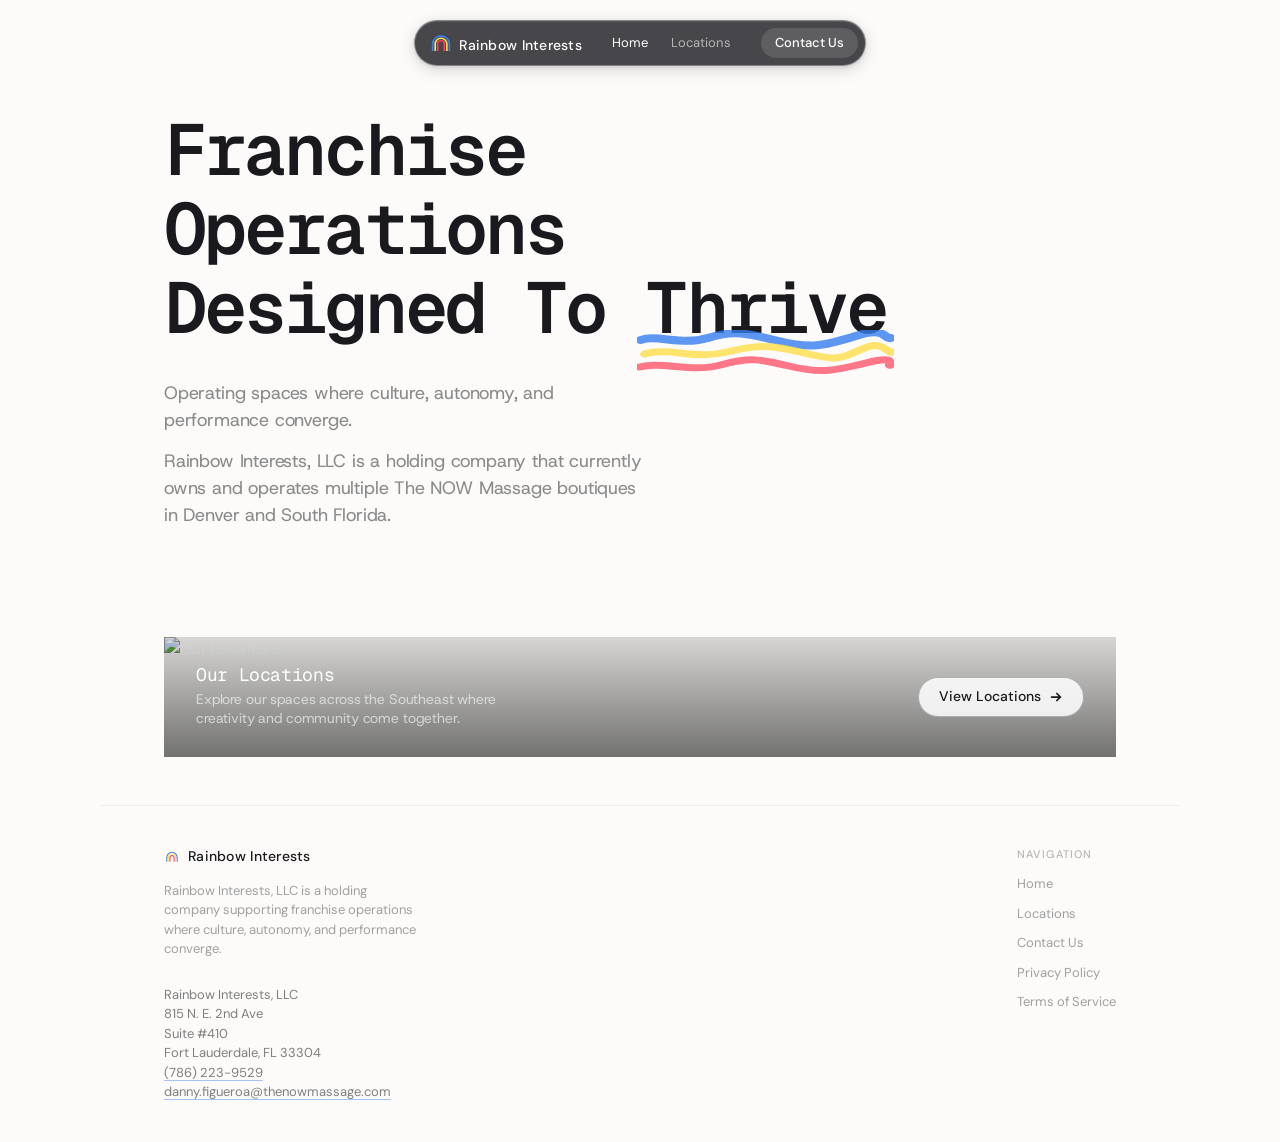
==== commit 3383356b: "Fix review findings for nav, links, sticky, and checks Restore identifiable legal links, keep mobile" ====
--- a/index.html
+++ b/index.html
@@ -1,6 +1,7 @@
 <!DOCTYPE html>
 <html lang="en">
 <head>
+<script>document.documentElement.classList.add('js');</script>
 <meta charset="UTF-8">
 <meta name="viewport" content="width=device-width, initial-scale=1.0">
 <title>Rainbow Interests</title>
@@ -274,6 +275,7 @@
   }
 }
 </style>
+<script src="site.js" defer></script>
 </head>
 <body>
 
@@ -289,17 +291,17 @@
         <a href="locations.html">Locations</a>
       </div>
       <a href="contact.html" class="nav-get-started">Contact Us</a>
-      <button class="nav-hamburger" id="hamburgerBtn" aria-label="Open menu">
+      <button type="button" class="nav-hamburger" id="hamburgerBtn" aria-label="Open menu" aria-expanded="false" aria-controls="mobileNav">
         <span></span>
       </button>
     </div>
   </nav>
 
-  <div class="mobile-nav-overlay" id="mobileNav">
-    <a href="index.html" onclick="closeMobileNav()">Home</a>
-    <a href="locations.html" onclick="closeMobileNav()">Locations</a>
-    <a href="contact.html" onclick="closeMobileNav()">Contact Us</a>
-    <button class="mobile-nav-close" id="mobileNavClose" aria-label="Close menu"></button>
+  <div class="mobile-nav-overlay" id="mobileNav" role="dialog" aria-modal="true" aria-label="Menu" aria-hidden="true">
+    <a href="index.html">Home</a>
+    <a href="locations.html">Locations</a>
+    <a href="contact.html">Contact Us</a>
+    <button type="button" class="mobile-nav-close" id="mobileNavClose" aria-label="Close menu"></button>
   </div>
 
   <section class="hero content-wrap" id="hero">
@@ -359,31 +361,5 @@
     </div>
   </footer>
 </div>
-
-<script>
-const navPill = document.getElementById('navPill');
-let ticking = false;
-
-window.addEventListener('scroll', function() {
-  if (!ticking) {
-    window.requestAnimationFrame(function() {
-      navPill.classList.toggle('scrolled', window.scrollY > 50);
-      ticking = false;
-    });
-    ticking = true;
-  }
-});
-
-const hamburgerBtn = document.getElementById('hamburgerBtn');
-const mobileNav = document.getElementById('mobileNav');
-const mobileNavClose = document.getElementById('mobileNavClose');
-
-hamburgerBtn?.addEventListener('click', () => mobileNav.classList.add('active'));
-mobileNavClose?.addEventListener('click', () => mobileNav.classList.remove('active'));
-
-function closeMobileNav() {
-  mobileNav.classList.remove('active');
-}
-</script>
 </body>
 </html>
--- a/site.css
+++ b/site.css
@@ -6,6 +6,7 @@
 
 html {
   scroll-behavior: smooth;
+  overflow-x: clip;
 }
 
 body {
@@ -35,7 +36,10 @@
   width: 100%;
   min-height: 100vh;
   background: rgb(252, 251, 249);
-  overflow-x: clip;
+}
+
+body.nav-open {
+  overflow: hidden;
 }
 
 .content-wrap {
@@ -190,6 +194,13 @@
 .nav-hamburger span::before { top: -5px; }
 .nav-hamburger span::after { top: 5px; }
 
+.nav-hamburger:focus-visible,
+.mobile-nav-overlay a:focus-visible,
+.mobile-nav-close:focus-visible {
+  outline: 2px solid rgb(56, 127, 239);
+  outline-offset: 4px;
+}
+
 .mobile-nav-overlay {
   display: none;
   position: fixed;
@@ -202,7 +213,8 @@
   flex-direction: column;
   align-items: center;
   justify-content: center;
-  gap: 12px;
+  gap: 8px;
+  padding: 72px 24px 120px;
 }
 
 .mobile-nav-overlay.active {
@@ -210,10 +222,12 @@
 }
 
 .mobile-nav-overlay a {
+  display: block;
   font-family: 'Geist Mono', monospace;
-  font-size: 36px;
+  font-size: 32px;
   font-weight: 400;
-  line-height: 1.3em;
+  line-height: 1.15;
+  padding: 10px 16px;
   color: rgb(26, 26, 30);
   transition: opacity 0.2s;
 }
@@ -329,6 +343,13 @@
 
 .footer-address a {
   color: inherit;
+  text-decoration: underline;
+  text-decoration-color: rgba(56, 127, 239, 0.45);
+  text-underline-offset: 3px;
+}
+
+.footer-address a:hover {
+  color: rgb(56, 127, 239);
 }
 
 .footer-right {
@@ -380,9 +401,24 @@
 
 /* ─── RESPONSIVE: MOBILE ─── */
 @media (max-width: 768px) {
-  .nav-links { display: none; }
-  .nav-get-started { display: none; }
-  .nav-hamburger { display: flex; }
+  html.js .nav-links { display: none; }
+  html.js .nav-get-started { display: none; }
+  html.js .nav-hamburger { display: flex; }
+
+  html:not(.js) .nav-hamburger { display: none; }
+  html:not(.js) .nav-pill {
+    flex-wrap: wrap;
+    justify-content: center;
+    max-width: 100%;
+  }
+  html:not(.js) .nav-links {
+    display: flex;
+    flex-wrap: wrap;
+    justify-content: center;
+  }
+  html:not(.js) .nav-get-started { display: flex; }
+  html:not(.js) .mobile-nav-overlay { display: none !important; }
+
   .nav-pill { gap: 10px; padding: 7px 10px 7px 14px; }
   .nav-outer { padding: 12px 16px; }
 
@@ -418,6 +454,6 @@
   }
 
   .mobile-nav-overlay a {
-    font-size: 32px;
-  }
-}
+    font-size: 28px;
+  }
+}
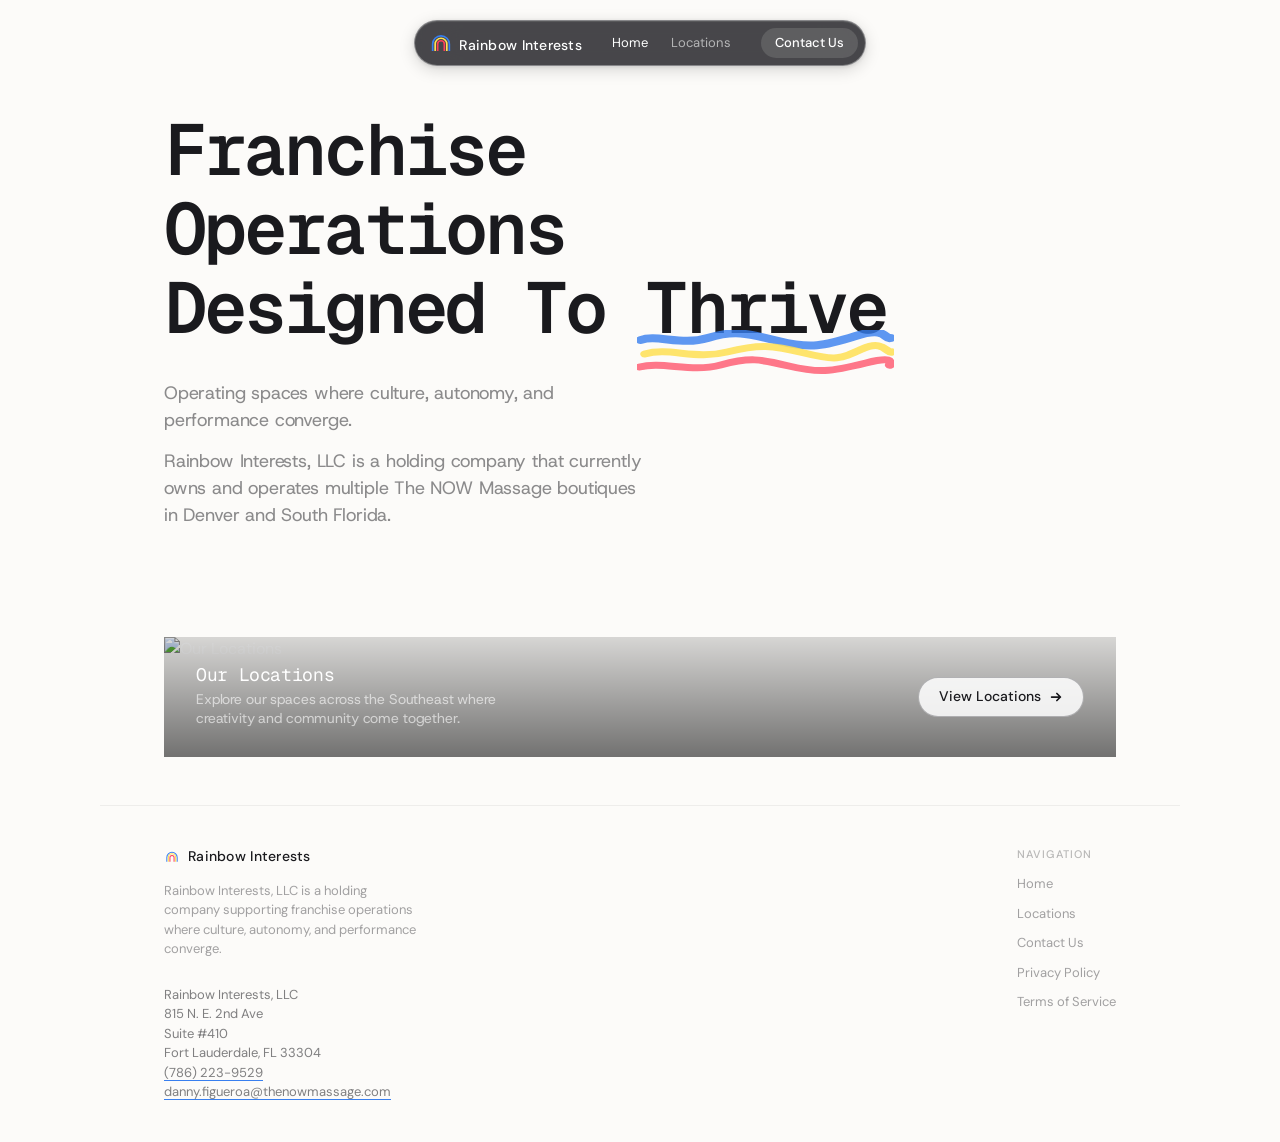
==== commit f969dd97: "Fix mobile menu tab order and Vision hero overlap Keep background links out of the tab order when in" ====
--- a/index.html
+++ b/index.html
@@ -280,7 +280,7 @@
 <body>
 
 <div class="page">
-  <nav class="nav-outer">
+  <nav class="nav-outer" aria-label="Primary navigation">
     <div class="nav-pill" id="navPill">
       <a href="index.html" class="nav-logo-group">
         <img src="logo-dark.svg" alt="Rainbow Interests logo" class="nav-logo-img">
@@ -304,6 +304,7 @@
     <button type="button" class="mobile-nav-close" id="mobileNavClose" aria-label="Close menu"></button>
   </div>
 
+  <main>
   <section class="hero content-wrap" id="hero">
     <h1>Franchise Operations<br>Designed To <em>Thrive</em></h1>
     <p>Operating spaces where culture, autonomy, and performance converge.</p>
@@ -335,6 +336,7 @@
       </div>
     </a>
   </div>
+  </main>
 
   <footer class="footer content-wrap">
     <div class="footer-left">
@@ -351,7 +353,7 @@
     </div>
     <div class="footer-right">
       <span class="footer-right-heading">Navigation</span>
-      <nav class="footer-nav">
+      <nav class="footer-nav" aria-label="Footer navigation">
         <a href="index.html">Home</a>
         <a href="locations.html">Locations</a>
         <a href="contact.html">Contact Us</a>
--- a/site.css
+++ b/site.css
@@ -344,12 +344,21 @@
 .footer-address a {
   color: inherit;
   text-decoration: underline;
-  text-decoration-color: rgba(56, 127, 239, 0.45);
+  text-decoration-color: rgb(56, 127, 239);
+  text-decoration-thickness: 1px;
   text-underline-offset: 3px;
 }
 
 .footer-address a:hover {
   color: rgb(56, 127, 239);
+}
+
+.trademark-notice {
+  max-width: 330px;
+  margin: 14px 0 0;
+  color: rgba(26, 26, 30, 0.44);
+  font-size: 11px;
+  line-height: 1.45;
 }
 
 .footer-right {
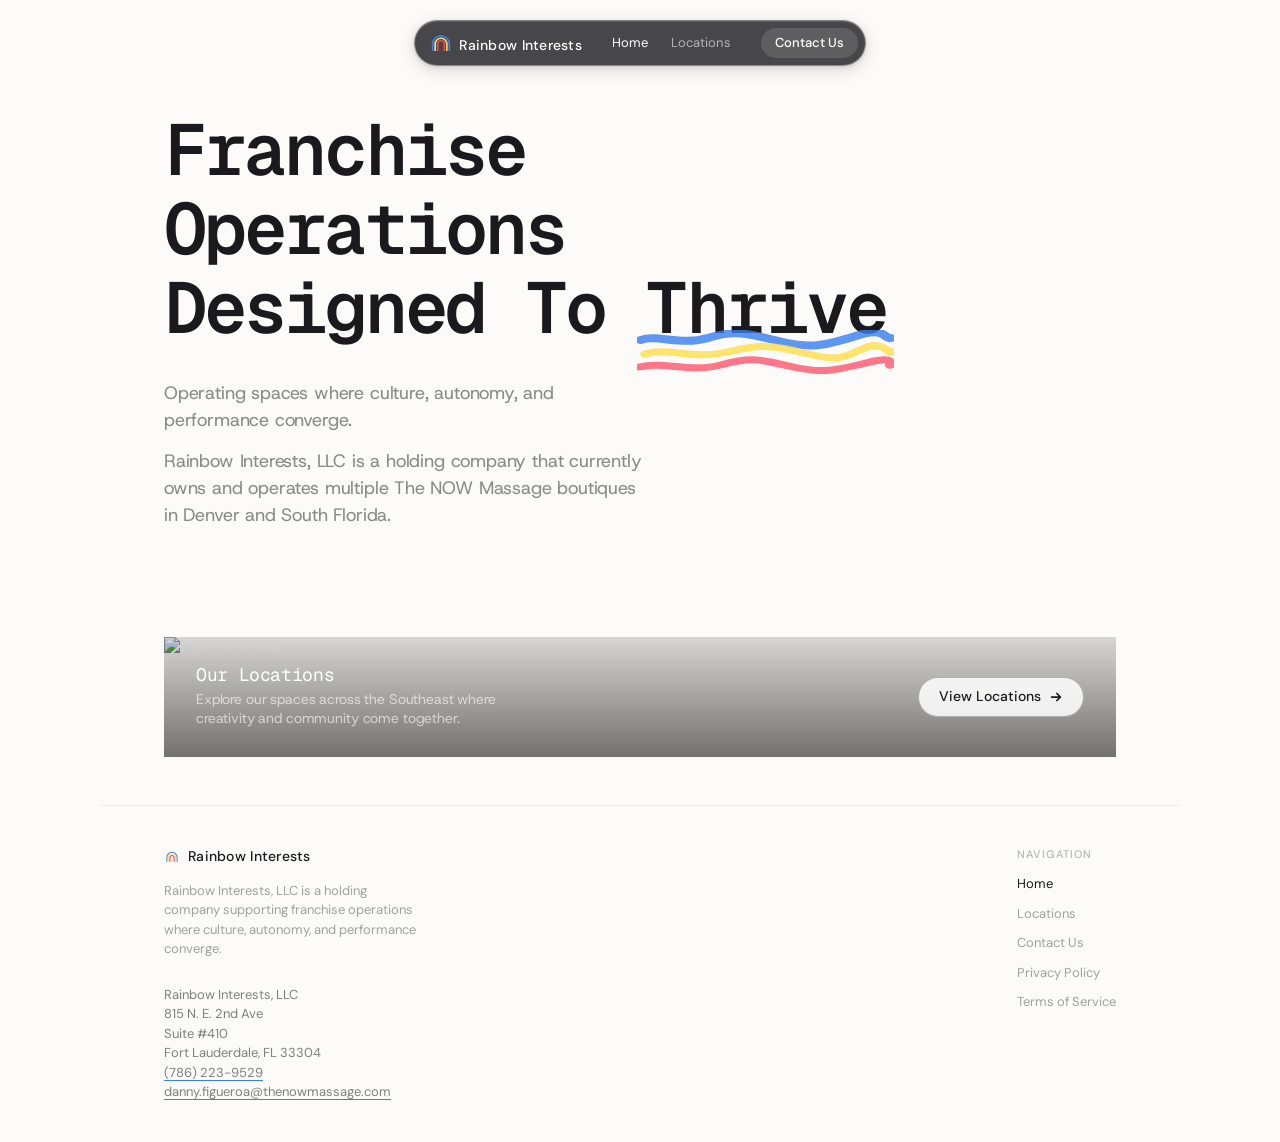
==== commit 57482e2e: "Generate shared chrome and clarify disconnect copy Write nav, overlay, and footer from scripts/apply" ====
--- a/index.html
+++ b/index.html
@@ -280,6 +280,7 @@
 <body>
 
 <div class="page">
+  <!-- site-nav -->
   <nav class="nav-outer" aria-label="Primary navigation">
     <div class="nav-pill" id="navPill">
       <a href="index.html" class="nav-logo-group">
@@ -296,13 +297,16 @@
       </button>
     </div>
   </nav>
-
+  <!-- /site-nav -->
+
+  <!-- site-overlay -->
   <div class="mobile-nav-overlay" id="mobileNav" role="dialog" aria-modal="true" aria-label="Menu" aria-hidden="true">
-    <a href="index.html">Home</a>
+    <a href="index.html" aria-current="page">Home</a>
     <a href="locations.html">Locations</a>
     <a href="contact.html">Contact Us</a>
     <button type="button" class="mobile-nav-close" id="mobileNavClose" aria-label="Close menu"></button>
   </div>
+  <!-- /site-overlay -->
 
   <main>
   <section class="hero content-wrap" id="hero">
@@ -338,6 +342,7 @@
   </div>
   </main>
 
+  <!-- site-footer -->
   <footer class="footer content-wrap">
     <div class="footer-left">
       <a href="index.html" class="footer-logo">
@@ -354,7 +359,7 @@
     <div class="footer-right">
       <span class="footer-right-heading">Navigation</span>
       <nav class="footer-nav" aria-label="Footer navigation">
-        <a href="index.html">Home</a>
+        <a href="index.html" aria-current="page">Home</a>
         <a href="locations.html">Locations</a>
         <a href="contact.html">Contact Us</a>
         <a href="privacy.html">Privacy Policy</a>
@@ -362,6 +367,7 @@
       </nav>
     </div>
   </footer>
+  <!-- /site-footer -->
 </div>
 </body>
 </html>
